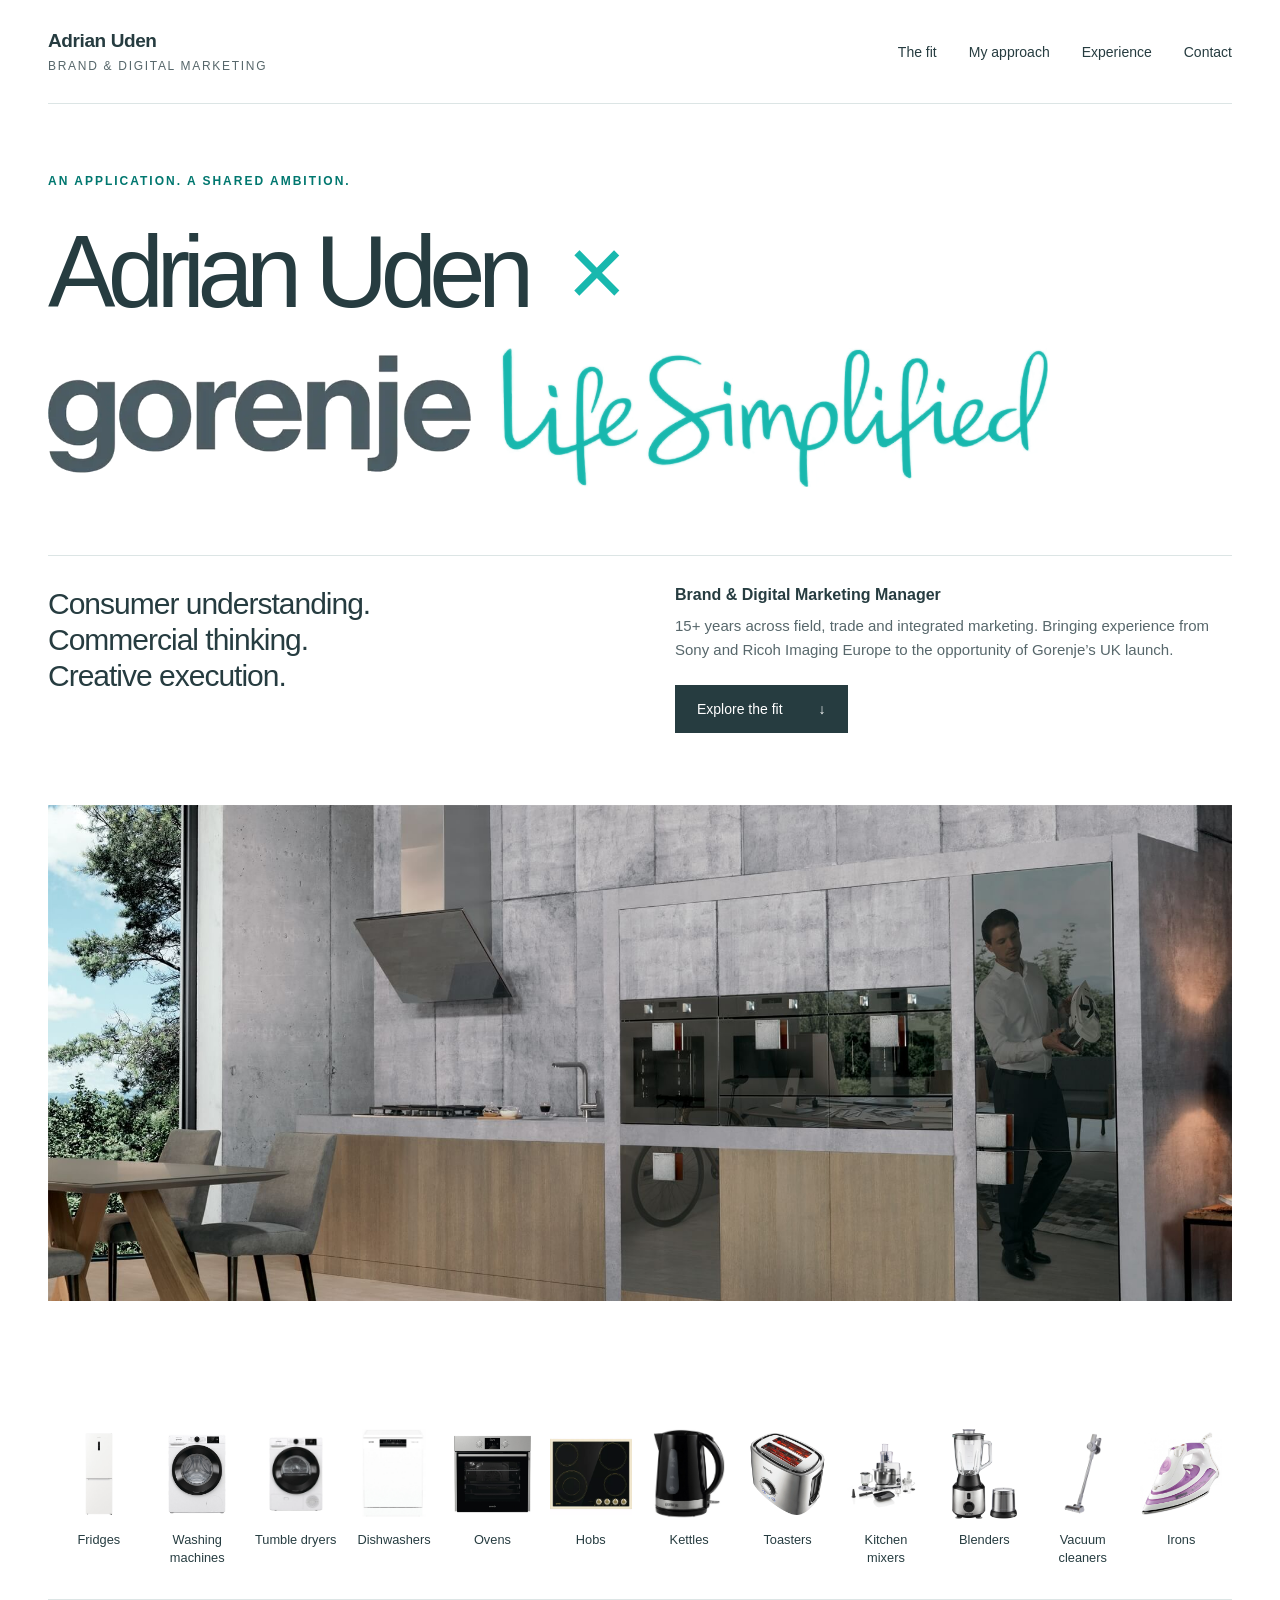
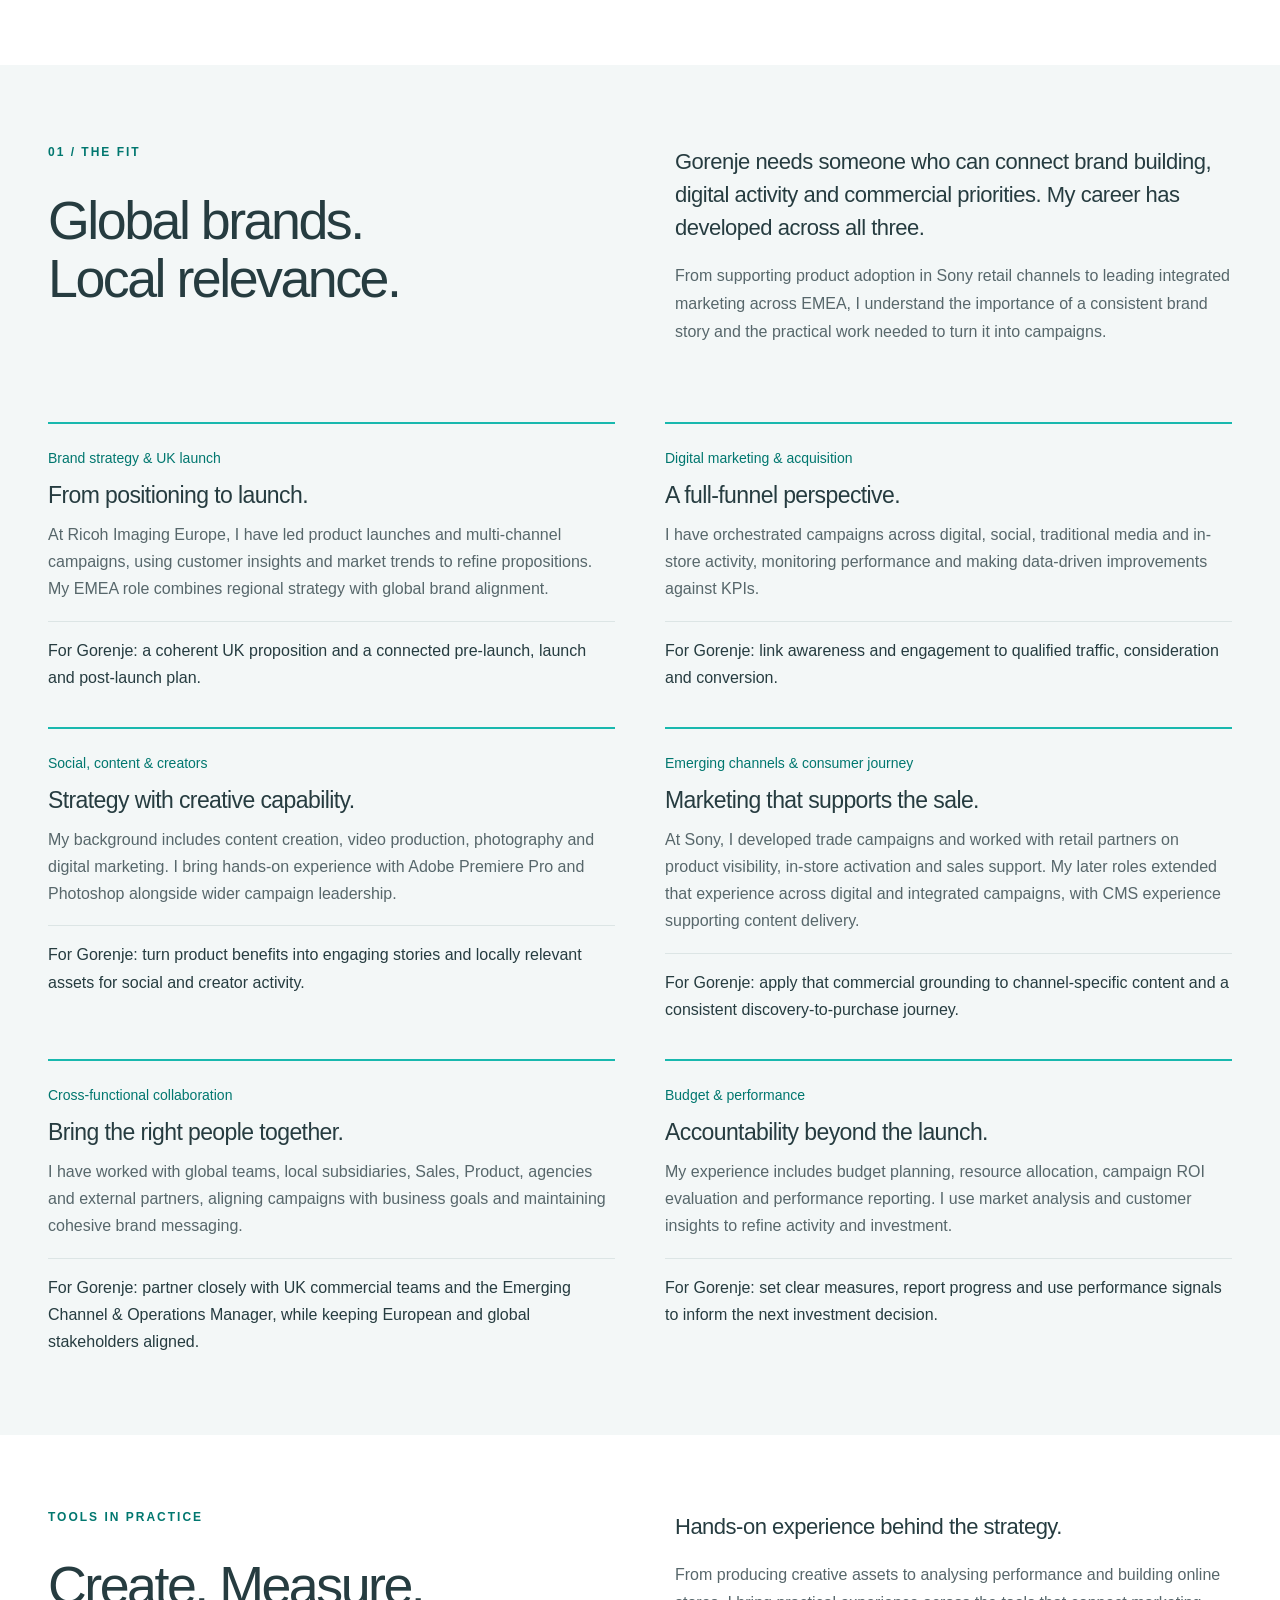
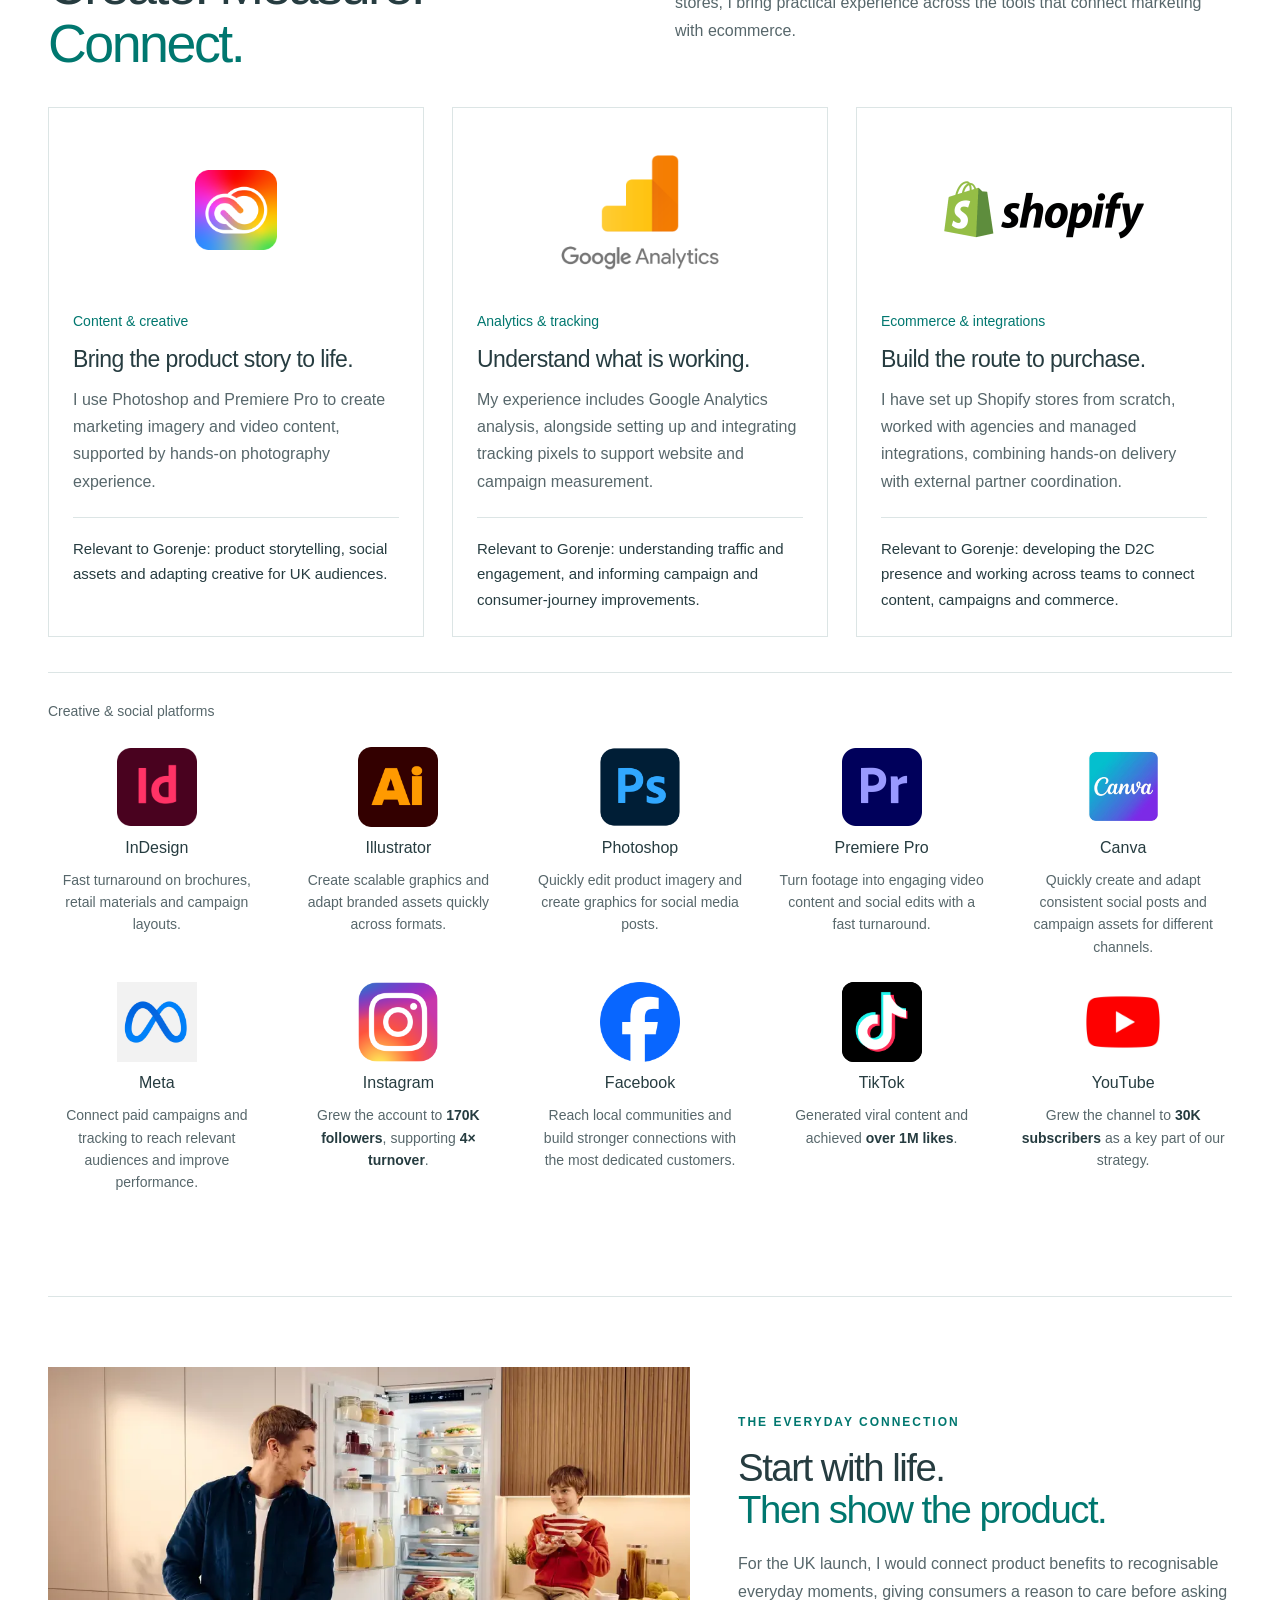
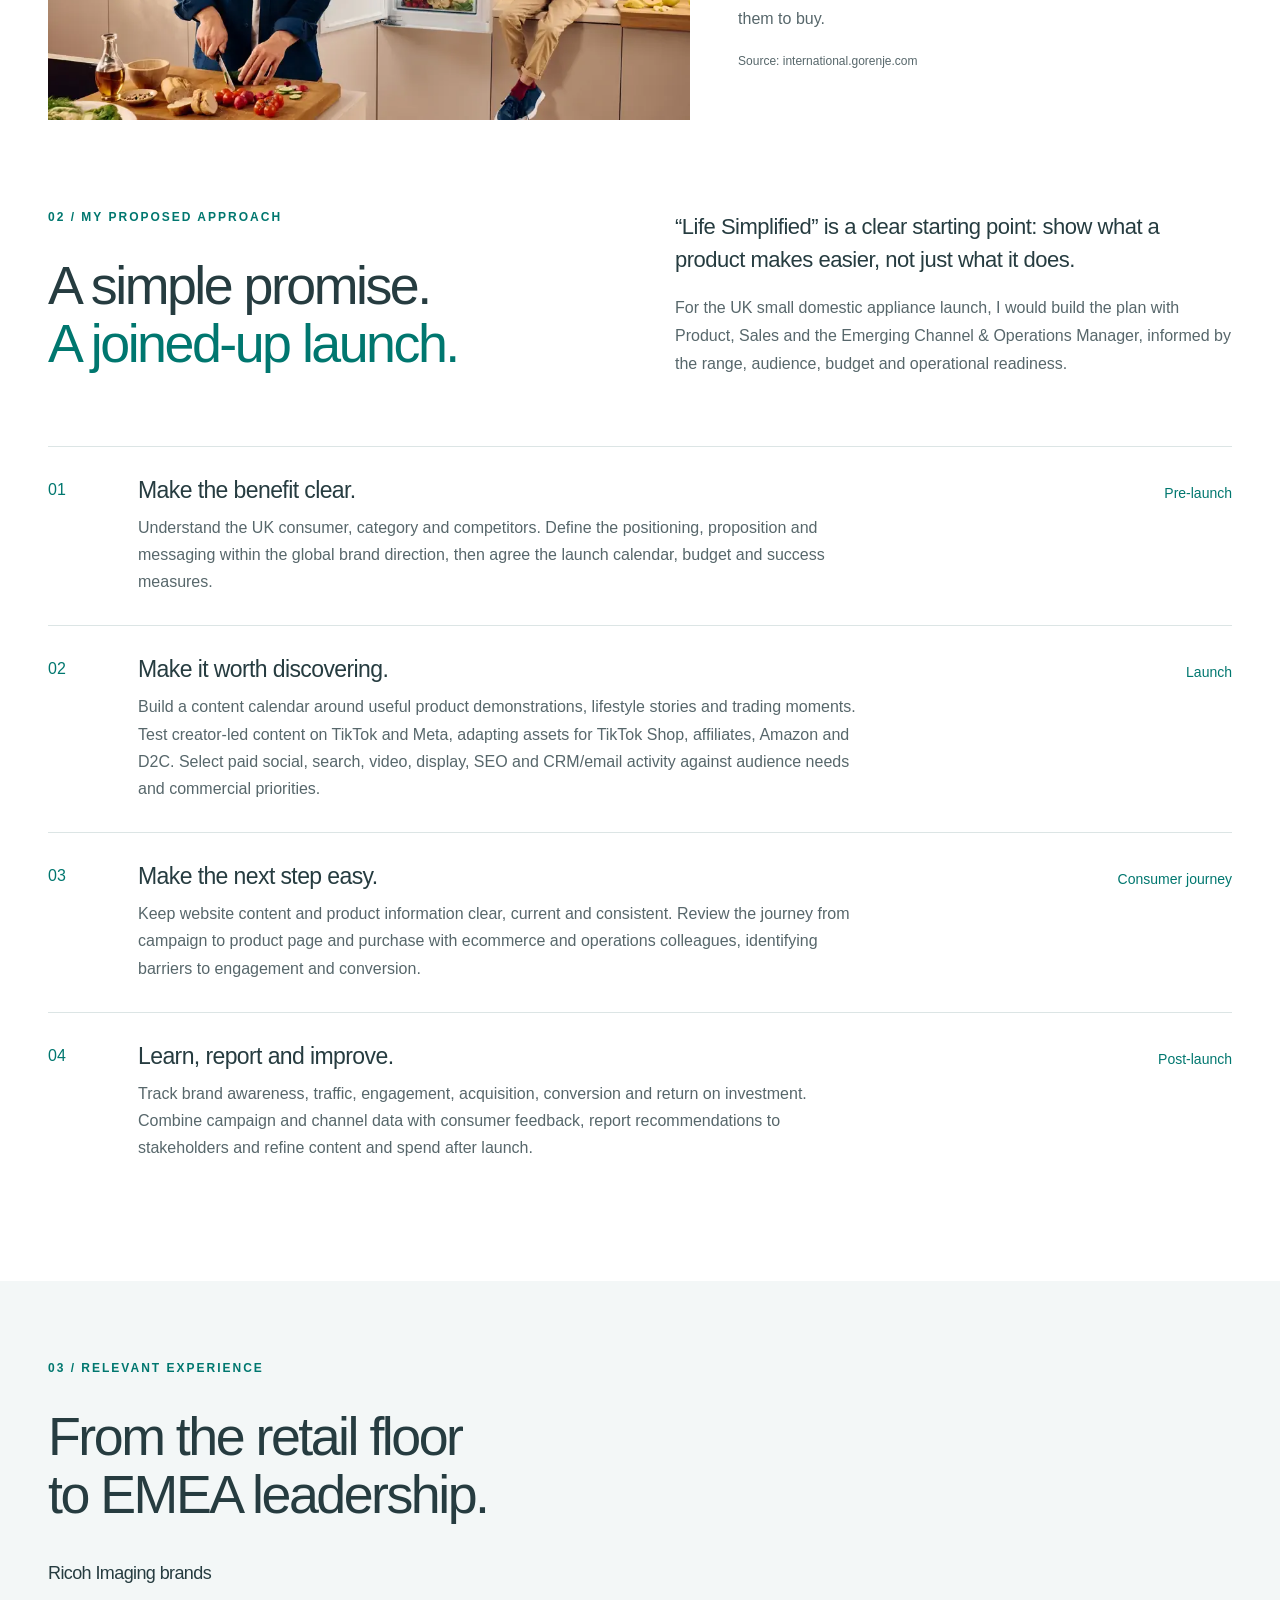
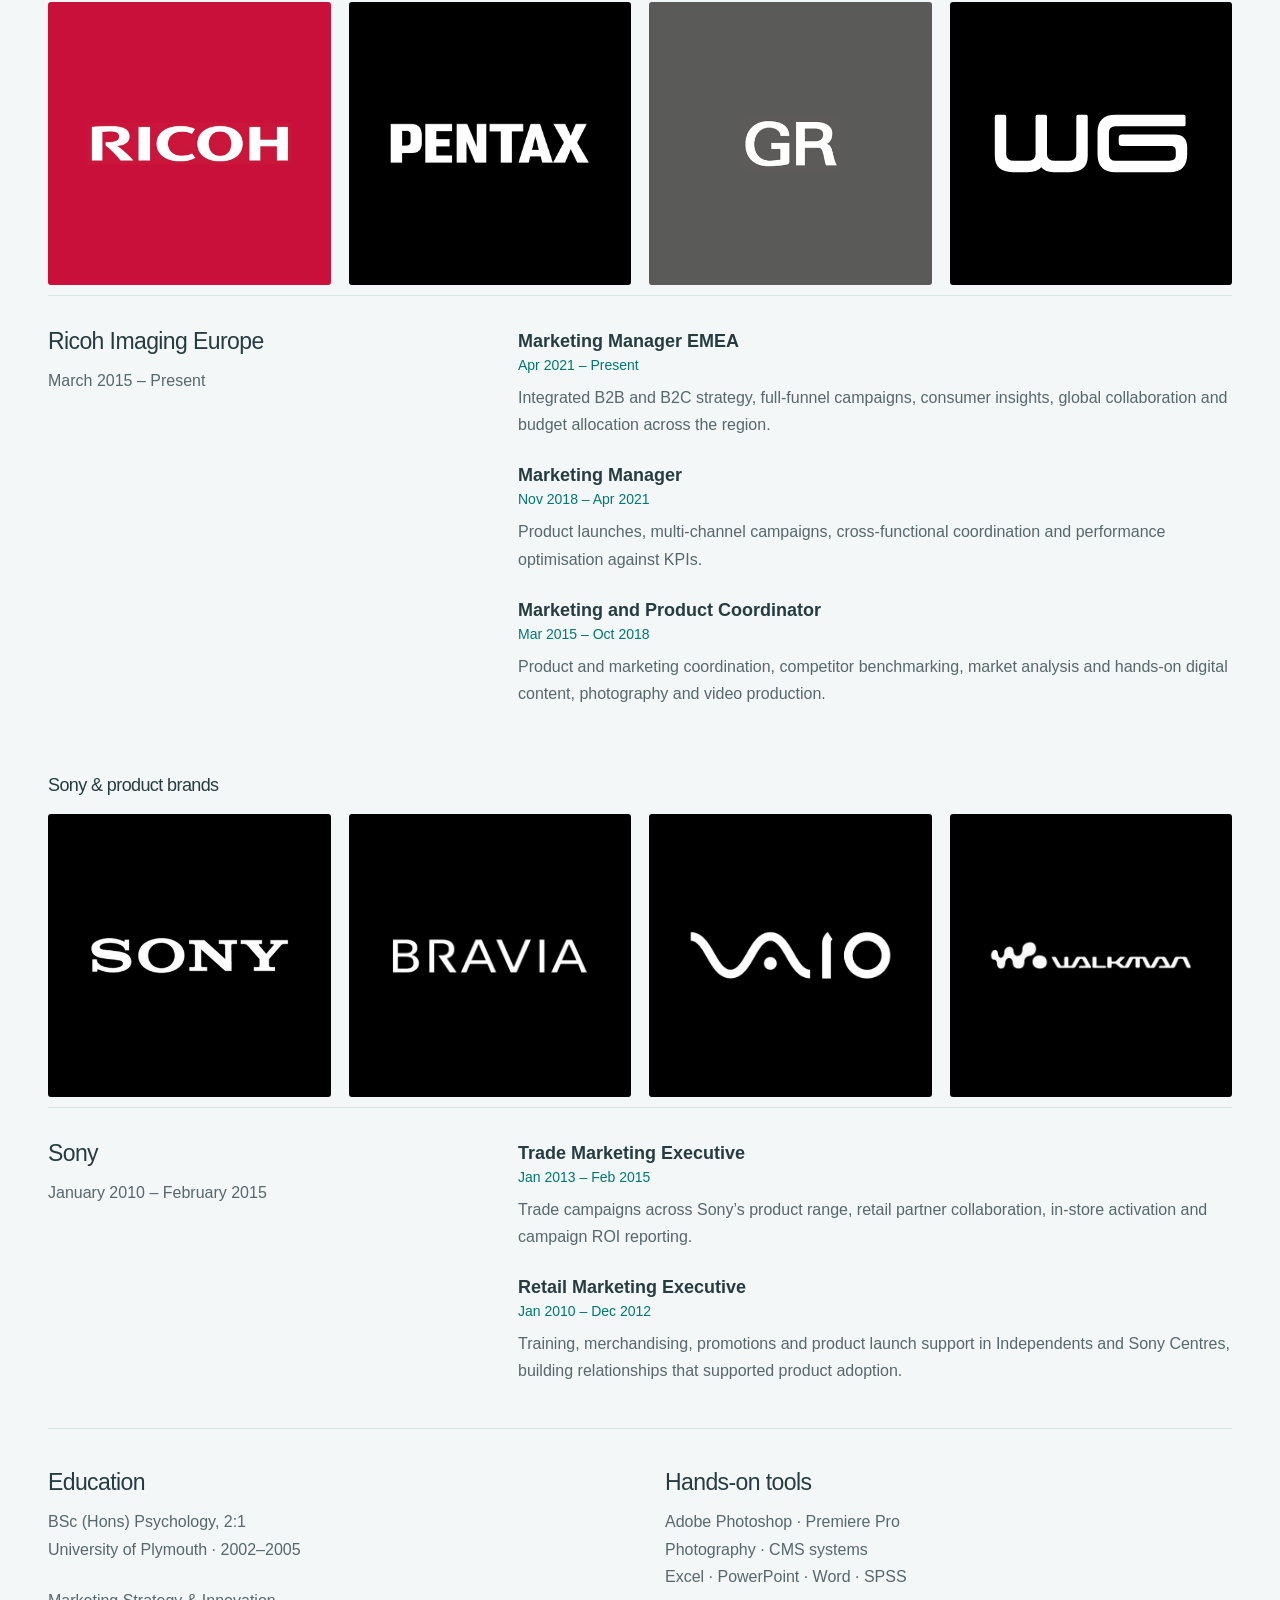
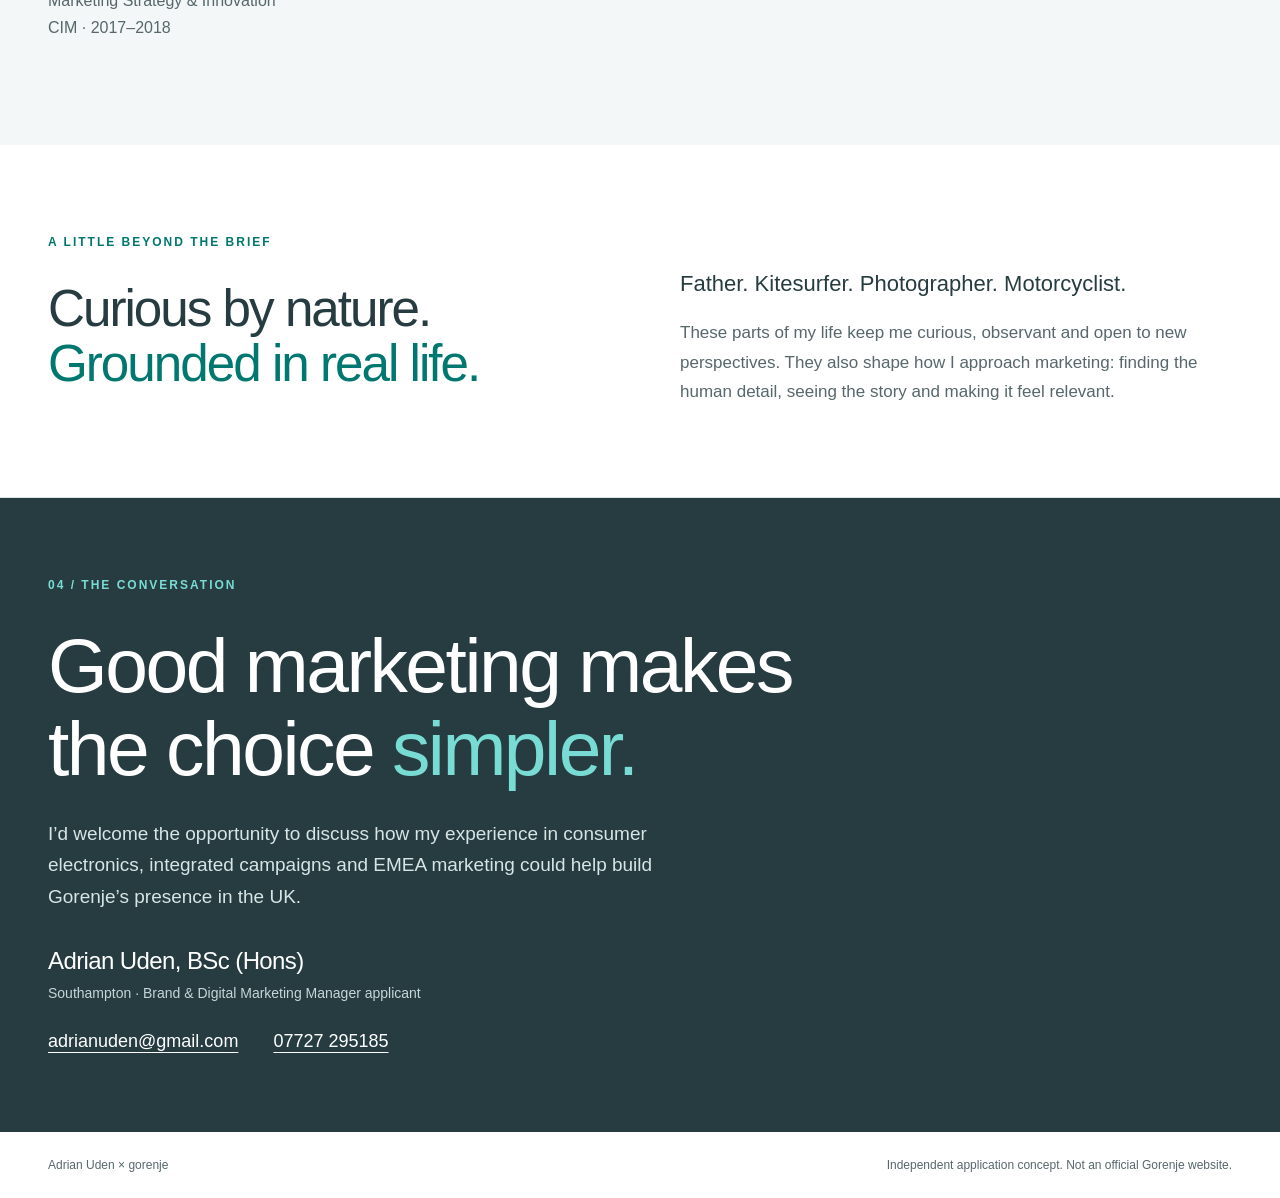
==== gorenje/index.html @ 5c16d366 "Add files via upload" ====
<!doctype html>
<html lang="en">
<head>
<meta charset="utf-8"><meta name="viewport" content="width=device-width, initial-scale=1">
<title>Adrian Uden × gorenje | Brand & Digital Marketing</title>
<meta name="description" content="Adrian Uden's application for Brand & Digital Marketing Manager — Gorenje. Brand strategy, European product launches and audience-first marketing.">
<meta name="robots" content="noindex,nofollow">
<link rel="icon" href="data:image/svg+xml,%3Csvg xmlns='http://www.w3.org/2000/svg' viewBox='0 0 32 32'%3E%3Crect width='32' height='32' rx='7' fill='%2318b8ae'/%3E%3Ctext x='16' y='22' text-anchor='middle' font-family='Arial' font-size='18' fill='white'%3EA%3C/text%3E%3C/svg%3E">
<link rel="stylesheet" href="styles.css">
<link rel="stylesheet" href="application.css">
<link rel="stylesheet" href="tools.css">
<link rel="stylesheet" href="imagery.css">
<link rel="stylesheet" href="brands.css">
</head>
<body>
<a class="skip" href="#main">Skip to content</a>
<header class="wrap"><a class="name" href="#main">Adrian Uden<span>Brand & digital marketing</span></a><nav aria-label="Page navigation"><a href="#experience">The fit</a><a href="#approach">My approach</a><a href="#career">Experience</a><a href="#contact">Contact</a></nav></header>
<main id="main">
<section class="hero wrap" aria-labelledby="hero-title">
<p class="eyebrow">An application. A shared ambition.</p>
<h1 id="hero-title">Adrian Uden <span class="cross">×</span><span class="sr-only">gorenje Life Simplified</span></h1>
<img class="brand" src="gorenje-animated.svg" width="1518" height="211" alt="gorenje Life Simplified">
<div class="hero-bottom"><p>Consumer understanding.<br>Commercial thinking.<br>Creative execution.</p><div><p class="role">Brand & Digital Marketing Manager</p><p class="muted">15+ years across field, trade and integrated marketing. Bringing experience from Sony and Ricoh Imaging Europe to the opportunity of Gorenje’s UK launch.</p><a class="button" href="#experience">Explore the fit <span aria-hidden="true">↓</span></a></div></div>
</section>
<div class="wrap simple-banner"><img src="gorenje-design-kitchen.png" width="2000" height="1000" alt="Contemporary kitchen with mirrored built-in appliances and natural wood cabinetry"><div role="group" class="product-line-row" aria-label="Key Gorenje product lines"><div class="product-line-item"><span class="product-thumb"><img src="range-cooling.png" alt="" loading="lazy" width="100" height="100"></span><span>Fridges</span></div><div class="product-line-item"><span class="product-thumb"><img src="range-laundry.jpg" alt="" loading="lazy" width="100" height="100"></span><span>Washing machines</span></div><div class="product-line-item"><span class="product-thumb"><img src="line-dryer.webp" alt="" loading="lazy" width="100" height="100"></span><span>Tumble dryers</span></div><div class="product-line-item"><span class="product-thumb"><img src="range-dishwashing.jpg" alt="" loading="lazy" width="100" height="100"></span><span>Dishwashers</span></div><div class="product-line-item"><span class="product-thumb"><img src="range-cooking.jpg" alt="" loading="lazy" width="100" height="100"></span><span>Ovens</span></div><div class="product-line-item"><span class="product-thumb"><img src="line-hob.webp" alt="" loading="lazy" width="100" height="100"></span><span>Hobs</span></div><div class="product-line-item"><span class="product-thumb"><img src="line-kettle.jpg" alt="" loading="lazy" width="100" height="100"></span><span>Kettles</span></div><div class="product-line-item"><span class="product-thumb"><img src="line-toaster.jpg" alt="" loading="lazy" width="100" height="100"></span><span>Toasters</span></div><div class="product-line-item"><span class="product-thumb"><img src="range-food.jpg" alt="" loading="lazy" width="100" height="100"></span><span>Kitchen mixers</span></div><div class="product-line-item"><span class="product-thumb"><img src="line-blender.jpg" alt="" loading="lazy" width="100" height="100"></span><span>Blenders</span></div><div class="product-line-item"><span class="product-thumb"><img src="range-care.webp" alt="" loading="lazy" width="100" height="100"></span><span>Vacuum cleaners</span></div><div class="product-line-item"><span class="product-thumb"><img src="line-iron.jpg" alt="" loading="lazy" width="100" height="100"></span><span>Irons</span></div></div></div>
<section id="experience" class="experience"><div class="wrap section-grid"><div><p class="eyebrow">01 / The fit</p><h2>Global brands.<br>Local relevance.</h2></div><div class="section-copy"><p class="lead">Gorenje needs someone who can connect brand building, digital activity and commercial priorities. My career has developed across all three.</p><p>From supporting product adoption in Sony retail channels to leading integrated marketing across EMEA, I understand the importance of a consistent brand story and the practical work needed to turn it into campaigns.</p></div><div class="proof role-fit">
<article><span>Brand strategy & UK launch</span><h3>From positioning to launch.</h3><p>At Ricoh Imaging Europe, I have led product launches and multi-channel campaigns, using customer insights and market trends to refine propositions. My EMEA role combines regional strategy with global brand alignment.</p><p class="connection">For Gorenje: a coherent UK proposition and a connected pre-launch, launch and post-launch plan.</p></article>
<article><span>Digital marketing & acquisition</span><h3>A full-funnel perspective.</h3><p>I have orchestrated campaigns across digital, social, traditional media and in-store activity, monitoring performance and making data-driven improvements against KPIs.</p><p class="connection">For Gorenje: link awareness and engagement to qualified traffic, consideration and conversion.</p></article>
<article><span>Social, content & creators</span><h3>Strategy with creative capability.</h3><p>My background includes content creation, video production, photography and digital marketing. I bring hands-on experience with Adobe Premiere Pro and Photoshop alongside wider campaign leadership.</p><p class="connection">For Gorenje: turn product benefits into engaging stories and locally relevant assets for social and creator activity.</p></article>
<article><span>Emerging channels & consumer journey</span><h3>Marketing that supports the sale.</h3><p>At Sony, I developed trade campaigns and worked with retail partners on product visibility, in-store activation and sales support. My later roles extended that experience across digital and integrated campaigns, with CMS experience supporting content delivery.</p><p class="connection">For Gorenje: apply that commercial grounding to channel-specific content and a consistent discovery-to-purchase journey.</p></article>
<article><span>Cross-functional collaboration</span><h3>Bring the right people together.</h3><p>I have worked with global teams, local subsidiaries, Sales, Product, agencies and external partners, aligning campaigns with business goals and maintaining cohesive brand messaging.</p><p class="connection">For Gorenje: partner closely with UK commercial teams and the Emerging Channel & Operations Manager, while keeping European and global stakeholders aligned.</p></article>
<article><span>Budget & performance</span><h3>Accountability beyond the launch.</h3><p>My experience includes budget planning, resource allocation, campaign ROI evaluation and performance reporting. I use market analysis and customer insights to refine activity and investment.</p><p class="connection">For Gorenje: set clear measures, report progress and use performance signals to inform the next investment decision.</p></article>
</div></div></section>
<section id="tools" class="tools-section wrap" aria-labelledby="tools-title">
<div class="section-grid"><div><p class="eyebrow">Tools in practice</p><h2 id="tools-title">Create. Measure.<br><em>Connect.</em></h2></div><div class="section-copy"><p class="lead">Hands-on experience behind the strategy.</p><p>From producing creative assets to analysing performance and building online stores, I bring practical experience across the tools that connect marketing with ecommerce.</p></div></div>
<div class="tool-grid">
<article class="tool-card"><div class="tool-logo"><img src="adobe-creative-cloud.png" width="240" height="234" alt="Adobe Creative Cloud" loading="lazy" class="adobe-logo"></div><span class="tool-label">Content & creative</span><h3>Bring the product story to life.</h3><p>I use Photoshop and Premiere Pro to create marketing imagery and video content, supported by hands-on photography experience.</p><p class="tool-relevance">Relevant to Gorenje: product storytelling, social assets and adapting creative for UK audiences.</p></article>
<article class="tool-card"><div class="tool-logo"><img src="google-analytics.png" width="2048" height="1550" alt="Google Analytics" loading="lazy" class="analytics-logo"></div><span class="tool-label">Analytics & tracking</span><h3>Understand what is working.</h3><p>My experience includes Google Analytics analysis, alongside setting up and integrating tracking pixels to support website and campaign measurement.</p><p class="tool-relevance">Relevant to Gorenje: understanding traffic and engagement, and informing campaign and consumer-journey improvements.</p></article>
<article class="tool-card"><div class="tool-logo"><img src="shopify.png" width="1000" height="600" alt="Shopify" loading="lazy" class="shopify-logo"></div><span class="tool-label">Ecommerce & integrations</span><h3>Build the route to purchase.</h3><p>I have set up Shopify stores from scratch, worked with agencies and managed integrations, combining hands-on delivery with external partner coordination.</p><p class="tool-relevance">Relevant to Gorenje: developing the D2C presence and working across teams to connect content, campaigns and commerce.</p></article>
</div>
<div class="platform-strip" aria-label="Creative and social platforms"><p>Creative & social platforms</p><div class="platform-item"><span class="platform-icon"><img src="indesign.png" alt="" loading="lazy"></span><span>InDesign</span><p class="platform-result">Fast turnaround on brochures, retail materials and campaign layouts.</p></div><div class="platform-item"><span class="platform-icon"><img src="illustrator.png" alt="" loading="lazy"></span><span>Illustrator</span><p class="platform-result">Create scalable graphics and adapt branded assets quickly across formats.</p></div><div class="platform-item"><span class="platform-icon"><img class="photoshop-app" src="photoshop.png" alt="" loading="lazy"></span><span>Photoshop</span><p class="platform-result">Quickly edit product imagery and create graphics for social media posts.</p></div><div class="platform-item"><span class="platform-icon"><img src="premiere-pro.png" alt="" loading="lazy"></span><span>Premiere Pro</span><p class="platform-result">Turn footage into engaging video content and social edits with a fast turnaround.</p></div><div class="platform-item"><img src="canva.png" alt="" width="588" height="521" loading="lazy"><span>Canva</span><p class="platform-result">Quickly create and adapt consistent social posts and campaign assets for different channels.</p></div><div class="platform-item"><img src="meta.png" alt="" width="1600" height="1600" loading="lazy"><span>Meta</span><p class="platform-result">Connect paid campaigns and tracking to reach relevant audiences and improve performance.</p></div><div class="platform-item"><img src="instagram.png" alt="" width="1600" height="1600" loading="lazy"><span>Instagram</span><p class="platform-result">Grew the account to <strong>170K followers</strong>, supporting <strong>4× turnover</strong>.</p></div><div class="platform-item"><img src="facebook.png" alt="" width="1600" height="1600" loading="lazy"><span>Facebook</span><p class="platform-result">Reach local communities and build stronger connections with the most dedicated customers.</p></div><div class="platform-item"><img class="tiktok-logo" src="tiktok.png" alt="" width="500" height="500" loading="lazy"><span>TikTok</span><p class="platform-result">Generated viral content and achieved <strong>over 1M likes</strong>.</p></div><div class="platform-item"><img src="youtube.png" alt="" width="800" height="560" loading="lazy"><span>YouTube</span><p class="platform-result">Grew the channel to <strong>30K subscribers</strong> as a key part of our strategy.</p></div></div>
</section>
<figure class="lifestyle-break wrap"><img src="gorenje-family-kitchen.png" width="1000" height="550" alt="An adult preparing food with a child beside an open Gorenje fridge in a family kitchen" loading="lazy"><figcaption><span class="eyebrow">The everyday connection</span><h2>Start with life.<br><em>Then show the product.</em></h2><p>For the UK launch, I would connect product benefits to recognisable everyday moments, giving consumers a reason to care before asking them to buy.</p><small>Source: international.gorenje.com</small></figcaption></figure>
<section id="approach" class="wrap approach"><div class="section-grid"><div><p class="eyebrow">02 / My proposed approach</p><h2>A simple promise.<br><em>A joined-up launch.</em></h2></div><div class="section-copy"><p class="lead">“Life Simplified” is a clear starting point: show what a product makes easier, not just what it does.</p><p>For the UK small domestic appliance launch, I would build the plan with Product, Sales and the Emerging Channel & Operations Manager, informed by the range, audience, budget and operational readiness.</p></div></div><div class="steps">
<article><span class="number">01</span><div><h3>Make the benefit clear.</h3><p>Understand the UK consumer, category and competitors. Define the positioning, proposition and messaging within the global brand direction, then agree the launch calendar, budget and success measures.</p></div><span class="tag">Pre-launch</span></article>
<article><span class="number">02</span><div><h3>Make it worth discovering.</h3><p>Build a content calendar around useful product demonstrations, lifestyle stories and trading moments. Test creator-led content on TikTok and Meta, adapting assets for TikTok Shop, affiliates, Amazon and D2C. Select paid social, search, video, display, SEO and CRM/email activity against audience needs and commercial priorities.</p></div><span class="tag">Launch</span></article>
<article><span class="number">03</span><div><h3>Make the next step easy.</h3><p>Keep website content and product information clear, current and consistent. Review the journey from campaign to product page and purchase with ecommerce and operations colleagues, identifying barriers to engagement and conversion.</p></div><span class="tag">Consumer journey</span></article>
<article><span class="number">04</span><div><h3>Learn, report and improve.</h3><p>Track brand awareness, traffic, engagement, acquisition, conversion and return on investment. Combine campaign and channel data with consumer feedback, report recommendations to stakeholders and refine content and spend after launch.</p></div><span class="tag">Post-launch</span></article>
</div></section>
<section id="career" class="experience"><div class="wrap"><p class="eyebrow">03 / Relevant experience</p><h2>From the retail floor<br>to EMEA leadership.</h2><div class="career-list">
<div class="experience-brands"><h3>Ricoh Imaging brands</h3><div class="brand-tiles"><figure><img src="brand-ricoh.svg" alt="RICOH" width="512" height="512" loading="lazy"></figure><figure><img src="brand-pentax.svg" alt="PENTAX" width="512" height="512" loading="lazy"></figure><figure><img src="brand-gr.svg" alt="GR" width="512" height="512" loading="lazy"></figure><figure><img src="brand-wg.svg" alt="WG" width="512" height="512" loading="lazy"></figure></div></div>
<article><div><h3>Ricoh Imaging Europe</h3><p class="muted">March 2015 – Present</p></div><div><h4>Marketing Manager EMEA <span>Apr 2021 – Present</span></h4><p>Integrated B2B and B2C strategy, full-funnel campaigns, consumer insights, global collaboration and budget allocation across the region.</p><h4>Marketing Manager <span>Nov 2018 – Apr 2021</span></h4><p>Product launches, multi-channel campaigns, cross-functional coordination and performance optimisation against KPIs.</p><h4>Marketing and Product Coordinator <span>Mar 2015 – Oct 2018</span></h4><p>Product and marketing coordination, competitor benchmarking, market analysis and hands-on digital content, photography and video production.</p></div></article>
<div class="experience-brands"><h3>Sony & product brands</h3><div class="brand-tiles"><figure><img src="brand-sony.svg" alt="Sony" width="512" height="512" loading="lazy"></figure><figure><img src="brand-bravia.svg" alt="BRAVIA" width="512" height="512" loading="lazy"></figure><figure><img src="brand-vaio.svg" alt="VAIO" width="512" height="512" loading="lazy"></figure><figure><img src="brand-walkman.svg" alt="Walkman" width="512" height="512" loading="lazy"></figure></div></div>
<article><div><h3>Sony</h3><p class="muted">January 2010 – February 2015</p></div><div><h4>Trade Marketing Executive <span>Jan 2013 – Feb 2015</span></h4><p>Trade campaigns across Sony’s product range, retail partner collaboration, in-store activation and campaign ROI reporting.</p><h4>Retail Marketing Executive <span>Jan 2010 – Dec 2012</span></h4><p>Training, merchandising, promotions and product launch support in Independents and Sony Centres, building relationships that supported product adoption.</p></div></article>
</div><div class="qualifications"><article><h3>Education</h3><p>BSc (Hons) Psychology, 2:1<br>University of Plymouth · 2002–2005</p><p>Marketing Strategy & Innovation<br>CIM · 2017–2018</p></article><article><h3>Hands-on tools</h3><p>Adobe Photoshop · Premiere Pro<br>Photography · CMS systems<br>Excel · PowerPoint · Word · SPSS</p></article></div></div></section>
<section class="personal-section"><div class="wrap personal-grid"><div><p class="eyebrow">A little beyond the brief</p><h2>Curious by nature.<br><em>Grounded in real life.</em></h2></div><div class="personal-copy"><p class="lead">Father. Kitesurfer. Photographer. Motorcyclist.</p><p>These parts of my life keep me curious, observant and open to new perspectives. They also shape how I approach marketing: finding the human detail, seeing the story and making it feel relevant.</p></div></div></section>
<section id="contact" class="closing"><div class="wrap"><p class="eyebrow">04 / The conversation</p><h2>Good marketing makes<br>the choice <em>simpler.</em></h2><p>I’d welcome the opportunity to discuss how my experience in consumer electronics, integrated campaigns and EMEA marketing could help build Gorenje’s presence in the UK.</p><div class="signature">Adrian Uden, BSc (Hons)<span>Southampton · Brand & Digital Marketing Manager applicant</span></div><address class="contact-links"><a href="mailto:adrianuden@gmail.com">adrianuden@gmail.com</a><a href="tel:+447727295185">07727 295185</a></address></div></section>
</main>
<footer class="wrap"><span>Adrian Uden × gorenje</span><span>Independent application concept. Not an official Gorenje website.</span></footer>
</body></html>
---- gorenje/styles.css ----
:root{--ink:#263c40;--muted:#57676b;--teal:#18b8ae;--deep:#00776f;--line:#dce5e5;--paper:#fff;--soft:#f3f7f7}*{box-sizing:border-box}html{scroll-behavior:smooth;scroll-padding-top:30px}body{margin:0;background:var(--paper);color:var(--ink);font-family:Arial,Helvetica,sans-serif;-webkit-font-smoothing:antialiased}a{color:inherit}a:focus-visible{outline:3px solid var(--deep);outline-offset:6px}.wrap{width:min(1200px,calc(100% - 96px));margin-inline:auto}header{display:flex;justify-content:space-between;align-items:center;padding-block:30px;border-bottom:1px solid var(--line)}.name{font-size:19px;font-weight:700;text-decoration:none;letter-spacing:-.4px}.name span{display:block;font-size:12px;text-transform:uppercase;letter-spacing:1.7px;font-weight:400;margin-top:7px;color:var(--muted)}nav{display:flex;gap:32px;font-size:14px}nav a{text-decoration:none}nav a:hover{color:var(--deep)}.hero{padding-top:70px;padding-bottom:72px}.eyebrow{font-size:12px;letter-spacing:2px;text-transform:uppercase;font-weight:700;color:var(--deep);margin:0 0 32px}h1{font-size:clamp(54px,7.9vw,110px);line-height:1.02;font-weight:500;letter-spacing:-.075em;margin:0 0 25px}.cross{font-weight:300;color:var(--teal);margin-left:20px}.brand{display:block;width:100%;height:auto;max-width:1000px}.hero-bottom{display:grid;grid-template-columns:1fr 1fr;gap:70px;align-items:start;margin-top:68px;padding-top:30px;border-top:1px solid var(--line)}.hero-bottom>p{font-size:30px;letter-spacing:-1px;line-height:1.2;margin:0}.role{font-size:16px;font-weight:700;margin:0 0 10px}.muted{font-size:15px;line-height:1.6;color:var(--muted);margin:0 0 23px}.button{display:inline-flex;gap:36px;align-items:center;background:var(--ink);color:white;text-decoration:none;padding:16px 22px;font-size:14px;transition:background .2s}.button:hover{background:var(--deep)}.experience{padding:80px 0;background:var(--soft)}.section-grid{display:grid;grid-template-columns:1fr 1fr;gap:40px 70px}h2{font-size:clamp(35px,4.2vw,56px);font-weight:400;line-height:1.08;letter-spacing:-2.5px;margin:0}h2 em{font-style:normal;color:var(--deep)}.section-copy p{font-size:16px;line-height:1.75;color:var(--muted);margin:0 0 18px}.section-copy .lead{font-size:22px;line-height:1.5;color:var(--ink);letter-spacing:-.5px}.proof{grid-column:1/-1;display:grid;grid-template-columns:repeat(3,1fr);gap:40px;margin-top:18px}.proof article{border-top:2px solid var(--teal);padding-top:25px}.proof span{font-size:12px;letter-spacing:1px;text-transform:uppercase;color:var(--deep)}h3{font-size:23px;letter-spacing:-.6px;font-weight:500;margin:15px 0 12px}.proof p,.steps p{font-size:16px;line-height:1.7;color:var(--muted);margin:0}.approach{padding-block:90px}.steps{margin-top:50px}.steps article{display:grid;grid-template-columns:60px 1fr 130px;gap:30px;border-top:1px solid var(--line);padding:30px 0;align-items:start}.steps h3{margin:0 0 10px}.steps p{max-width:720px}.number{font-size:16px;color:var(--deep);padding-top:4px}.tag{font-size:12px;text-transform:uppercase;letter-spacing:1px;color:var(--deep);padding-top:8px;text-align:right}.closing{background:var(--ink);color:white;padding-block:80px}.closing .eyebrow{color:#78dcd4}.closing h2{font-size:clamp(42px,6vw,78px);max-width:850px}.closing em{color:#78dcd4}.closing p:not(.eyebrow){font-size:19px;line-height:1.65;color:#d7e5e5;max-width:620px;margin:28px 0 35px}.signature{font-size:24px;letter-spacing:-.6px}.signature span{display:block;letter-spacing:0;font-size:14px;color:#c5d7d8;margin-top:10px}footer{display:flex;justify-content:space-between;gap:25px;padding-block:26px;font-size:12px;color:var(--muted)}.sr-only{position:absolute;width:1px;height:1px;padding:0;margin:-1px;overflow:hidden;clip:rect(0,0,0,0);white-space:nowrap;border:0}.skip{position:absolute;left:20px;top:-80px;background:white;padding:16px;z-index:5}.skip:focus{top:10px}@media(max-width:700px){.wrap{width:calc(100% - 40px)}header{padding-block:22px}.name span{font-size:10px;letter-spacing:1px}nav{gap:16px;font-size:13px}.hero{padding-block:48px}.eyebrow{font-size:11px;margin-bottom:26px}h1{font-size:58px;letter-spacing:-4px}.cross{margin-left:9px}.hero-bottom,.section-grid{grid-template-columns:1fr;gap:28px}.hero-bottom{margin-top:38px}.hero-bottom>p{font-size:27px}.proof{grid-template-columns:1fr;gap:30px;margin-top:5px}.experience,.approach,.closing{padding-block:55px}.section-copy .lead{font-size:20px}h2{letter-spacing:-1.7px}.steps article{grid-template-columns:30px 1fr;gap:15px}.tag{grid-column:2;text-align:left;padding:0}.steps{margin-top:35px}footer{flex-direction:column;gap:12px}.closing h2{font-size:44px}}@media(prefers-reduced-motion:reduce){html{scroll-behavior:auto}*{transition:none!important}}
---- gorenje/application.css ----
.role-fit{grid-template-columns:repeat(2,minmax(0,1fr));gap:36px 50px}.proof .connection{margin-top:18px;padding-top:15px;border-top:1px solid var(--line);color:var(--ink)}.career-list{margin-top:40px}.career-list>article{display:grid;grid-template-columns:1fr 1.7fr;gap:50px;padding:32px 0;border-top:1px solid var(--line)}.career-list h3{margin-top:0}.career-list h4{font-size:18px;font-weight:600;line-height:1.5;margin:0 0 8px}.career-list h4 span{display:block;font-size:14px;color:var(--deep);font-weight:400}.career-list p,.qualifications p{font-size:16px;line-height:1.7;color:var(--muted);margin:0 0 24px}.career-list p:last-child{margin-bottom:0}.qualifications{display:grid;grid-template-columns:1fr 1fr;gap:50px;border-top:1px solid var(--line);padding-top:25px;margin-top:12px}.contact-links{display:flex;flex-wrap:wrap;gap:20px 35px;margin-top:30px;font-style:normal;font-size:18px}.contact-links a{text-underline-offset:5px;overflow-wrap:anywhere}.contact-links a:focus-visible{outline-color:#78dcd4}.steps article{grid-template-columns:60px 1fr 150px}.tag{font-size:14px;letter-spacing:0;text-transform:none}.proof span{font-size:14px;letter-spacing:0;text-transform:none}@media(max-width:800px){header{flex-wrap:wrap;gap:24px}nav{flex-wrap:wrap;gap:20px;font-size:14px}.role-fit{grid-template-columns:1fr}.career-list>article{grid-template-columns:1fr;gap:10px}.qualifications{grid-template-columns:1fr;gap:10px}.steps article{grid-template-columns:30px 1fr}.tag{grid-column:2;text-align:left}.contact-links{flex-direction:column;gap:18px}}
---- gorenje/tools.css ----
.tools-section{padding-block:75px;border-bottom:1px solid var(--line)}.tool-grid{display:grid;grid-template-columns:repeat(3,minmax(0,1fr));gap:28px;margin-top:35px}.tool-card{padding:24px;border:1px solid var(--line);background:white}.tool-logo{height:155px;display:flex;align-items:center;justify-content:center;margin-bottom:25px}.tool-logo img{display:block;object-fit:contain;max-width:100%;height:auto}.tool-logo .adobe-logo{width:82px}.tool-logo .analytics-logo{width:200px;max-height:155px}.tool-logo .shopify-logo{width:250px;max-height:150px}.tool-label{font-size:14px;color:var(--deep)}.tool-card h3{line-height:1.25}.tool-card p{font-size:16px;line-height:1.7;color:var(--muted);margin:0}.tool-card .tool-relevance{margin-top:22px;padding-top:18px;border-top:1px solid var(--line);font-size:15px;color:var(--ink)}@media(max-width:850px){.tool-grid{grid-template-columns:1fr}.tools-section{padding-block:50px}.tool-logo{height:130px}.tool-logo .analytics-logo{max-height:130px}}
---- gorenje/imagery.css ----
.brand-break{margin-block:0 65px}.brand-break>img{display:block;width:100%;height:auto}.brand-break figcaption{font-size:13px;color:var(--muted);padding-top:13px;line-height:1.5}.platform-strip{display:flex;align-items:center;justify-content:space-between;gap:25px;margin-top:35px;padding:27px 0;border-top:1px solid var(--line)}.platform-strip>p{font-size:14px;color:var(--muted);margin:0;max-width:140px;line-height:1.6}.platform-item{display:flex;align-items:center;gap:15px;font-size:16px}.platform-item img{display:block;width:60px;height:58px;object-fit:contain}.lifestyle-break{display:grid;grid-template-columns:1.3fr 1fr;align-items:center;gap:48px;margin-block:70px 0}.lifestyle-break>img{width:100%;height:auto;display:block}.lifestyle-break .eyebrow{display:block;margin-bottom:18px}.lifestyle-break h2{font-size:clamp(30px,3vw,44px);letter-spacing:-1.5px}.lifestyle-break p{font-size:16px;color:var(--muted);line-height:1.7;margin:20px 0}.lifestyle-break small{display:block;font-size:12px;color:var(--muted);line-height:1.6}@media(max-width:800px){.platform-strip{flex-wrap:wrap;justify-content:flex-start;gap:22px}.platform-strip>p{flex-basis:100%;max-width:none}.platform-item{gap:8px;font-size:14px}.platform-item img{width:42px;height:42px}.lifestyle-break{grid-template-columns:1fr;gap:25px;margin-block:45px 0}.brand-break{margin-bottom:45px}}

/* Consistent square spaces for creative and social platform marks. */
.platform-strip{display:grid;grid-template-columns:repeat(5,minmax(0,1fr));gap:24px}
.platform-strip>p{grid-column:1/-1;max-width:none}
.platform-item{flex-direction:column;justify-content:center;gap:12px;min-width:0}
.platform-item img{width:80px;height:80px;object-fit:contain}
.platform-item .tiktok-logo{background:#000;border-radius:12px}
@media(max-width:800px){.platform-strip{grid-template-columns:repeat(3,minmax(0,1fr));gap:24px 12px}.platform-item img{width:64px;height:64px}}

.platform-icon{display:flex;align-items:center;justify-content:center;width:80px;height:80px;overflow:hidden}
.platform-icon .photoshop-app{width:auto;max-width:none;height:82px;flex-shrink:0}
@media(max-width:800px){.platform-icon{width:64px;height:64px}.platform-icon .photoshop-app{height:66px}}
@media(max-width:480px){.platform-strip{grid-template-columns:repeat(2,minmax(0,1fr))}}

.platform-strip{align-items:start}
.platform-result{margin:0;max-width:210px;text-align:center;font-size:14px;line-height:1.6;color:var(--muted)}
.platform-result strong{font-weight:600;color:var(--ink)}

.simple-banner{margin-bottom:65px}
.simple-banner>img{display:block;width:100%;height:auto;aspect-ratio:2/1;object-fit:cover}
.product-line-row{display:grid;grid-template-columns:repeat(12,minmax(0,1fr));align-items:stretch;gap:clamp(8px,1.3vw,20px);overflow:visible;background:#fff;padding:24px 10px;scrollbar-width:none;-ms-overflow-style:none;border-bottom:1px solid var(--line)}
.product-line-row::-webkit-scrollbar{display:none;width:0;height:0}
.product-line-item{min-width:0;display:flex;flex-direction:column;align-items:center;gap:12px;white-space:normal;overflow-wrap:normal;word-break:normal;hyphens:none;text-align:center;font-size:clamp(11px,1vw,14px);line-height:1.4;color:var(--ink);text-decoration:none;padding:8px 0;background:#fff}
.product-line-row .product-thumb{display:flex;width:100%;height:90px;align-items:center;justify-content:center;background:#fff}
.product-line-row img{display:block;width:100%;height:100%;object-fit:contain;background:#fff;transition:transform .25s ease;transform-origin:center}
@media(hover:hover) and (pointer:fine){.product-line-row .product-thumb:hover img{transform:scale(1.18)}}
@media(prefers-reduced-motion:reduce){.product-line-row img{transition:none}}
@media(max-width:800px){.simple-banner{margin-bottom:40px}.product-line-row{display:flex;flex-wrap:nowrap;overflow-x:auto;gap:22px;padding-block:18px}.product-line-item{flex:0 0 86px;font-size:14px}}

.product-ranges{background:#fff;padding:80px 0;border-bottom:1px solid var(--line)}
.range-intro{max-width:760px;font-size:17px;line-height:1.75;color:var(--muted);margin:24px 0 40px}
.range-grid{display:grid;grid-template-columns:repeat(4,minmax(0,1fr));gap:40px 28px}
.range-card{min-width:0;background:#fff}
.range-food{grid-column:span 2}
.range-card a{color:var(--ink);text-decoration:none}
.range-card a:hover h3{text-decoration:underline;text-underline-offset:5px}
.range-card a:focus-visible{outline:2px solid var(--deep);outline-offset:5px}
.range-image{height:240px;display:flex;align-items:center;justify-content:center;background:#fff;margin-bottom:20px;padding:12px}
.range-image img{display:block;width:100%;height:100%;object-fit:contain}
.range-card h3{font-size:20px;line-height:1.3;margin:0 0 12px}
.range-card p{font-size:15px;line-height:1.65;color:var(--muted);margin:0}
.range-note{font-size:13px;color:var(--muted);line-height:1.6;margin:35px 0 0}
@media(max-width:900px){.range-grid{grid-template-columns:repeat(2,minmax(0,1fr))}.range-image{height:210px}}
@media(max-width:500px){.product-ranges{padding:50px 0}.range-grid{gap:30px 18px}.range-image{height:170px;padding:8px}.range-card h3{font-size:18px}.range-card p{font-size:14px}}

.banner-slides{overflow:hidden;position:relative;aspect-ratio:5/2}
.banner-track{display:flex;gap:16px;position:absolute;inset:0;will-change:transform}
.banner-slide{flex:0 0 80%;min-width:0;height:100%;position:relative;overflow:hidden}
.banner-slide img{position:absolute;inset:0;width:100%;height:100%}
.banner-slide img{display:block;object-fit:cover;object-position:center}
.banner-controls{display:flex;justify-content:center;align-items:center;gap:12px;margin-top:14px;flex-wrap:wrap}
.banner-controls[hidden],.banner-slide[hidden]{display:none}
.banner-controls button{min-height:44px;min-width:44px;padding:9px 14px;border:1px solid var(--line);border-radius:4px;background:white;color:var(--ink);font:inherit;font-size:14px;cursor:pointer}
.banner-controls button:hover{background:#eef8f7}
.banner-controls button:focus-visible{outline:2px solid var(--deep);outline-offset:3px}
.banner-controls span{font-size:14px;min-width:40px;text-align:center}
.banner-dots{display:flex}
.banner-dots button{border:0;background:transparent;padding:0;display:grid;place-items:center}
.banner-dots button::before{content:'';width:9px;height:9px;border-radius:50%;background:#b3baba}
.banner-dots button[aria-current="true"]::before{background:var(--deep);transform:scale(1.3)}
@media(max-width:600px){.banner-track{gap:8px}.banner-slide{flex-basis:84%}}
@media(prefers-reduced-motion:reduce){.banner-track{transition:none!important}}

.personal-section{padding-block:90px;border-bottom:1px solid var(--line);background:var(--paper)}
.personal-grid{display:grid;grid-template-columns:1fr 1fr;gap:80px;align-items:start}
.personal-grid h2{font-size:clamp(32px,4vw,54px);letter-spacing:-2px}
.personal-copy{padding-top:34px;max-width:520px}
.personal-copy .lead{font-size:22px;color:var(--ink);line-height:1.4;margin:0 0 18px}
.personal-copy p:not(.lead){font-size:17px;line-height:1.75;color:var(--muted);margin:0}
@media(max-width:800px){.personal-section{padding-block:60px}.personal-grid{grid-template-columns:1fr;gap:15px}.personal-copy{padding-top:0}}
---- gorenje/brands.css ----
.experience-brands{margin:36px 0 10px}.experience-brands h3{font-size:18px;margin:0 0 18px}.brand-tiles{display:grid;grid-template-columns:repeat(4,minmax(0,1fr));gap:18px}.brand-tiles img{display:block;width:100%;height:auto;aspect-ratio:1;object-fit:contain;border-radius:3px}.brand-tiles figure{margin:0}.brand-tiles figcaption{font-size:14px;margin-top:9px;color:var(--muted)}@media(max-width:650px){.brand-tiles{grid-template-columns:repeat(2,minmax(0,1fr));gap:18px 14px}}
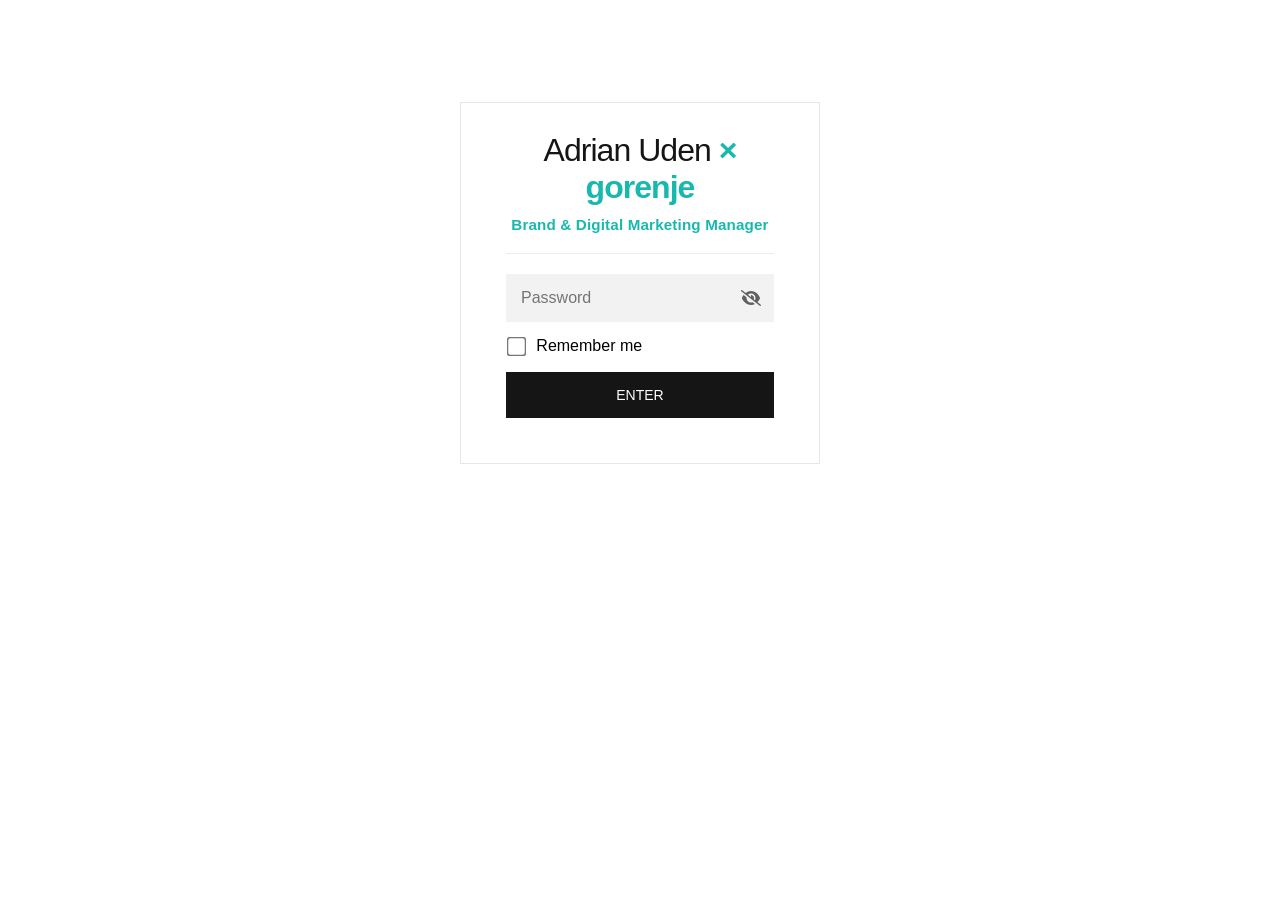
==== commit a2abbf10: "Add files via upload" ====
--- a/gorenje/index.html
+++ b/gorenje/index.html
@@ -1,60 +1,912 @@
-<!doctype html>
-<html lang="en">
-<head>
-<meta charset="utf-8"><meta name="viewport" content="width=device-width, initial-scale=1">
-<title>Adrian Uden × gorenje | Brand & Digital Marketing</title>
-<meta name="description" content="Adrian Uden's application for Brand & Digital Marketing Manager — Gorenje. Brand strategy, European product launches and audience-first marketing.">
-<meta name="robots" content="noindex,nofollow">
-<link rel="icon" href="data:image/svg+xml,%3Csvg xmlns='http://www.w3.org/2000/svg' viewBox='0 0 32 32'%3E%3Crect width='32' height='32' rx='7' fill='%2318b8ae'/%3E%3Ctext x='16' y='22' text-anchor='middle' font-family='Arial' font-size='18' fill='white'%3EA%3C/text%3E%3C/svg%3E">
-<link rel="stylesheet" href="styles.css">
-<link rel="stylesheet" href="application.css">
-<link rel="stylesheet" href="tools.css">
-<link rel="stylesheet" href="imagery.css">
-<link rel="stylesheet" href="brands.css">
-</head>
-<body>
-<a class="skip" href="#main">Skip to content</a>
-<header class="wrap"><a class="name" href="#main">Adrian Uden<span>Brand & digital marketing</span></a><nav aria-label="Page navigation"><a href="#experience">The fit</a><a href="#approach">My approach</a><a href="#career">Experience</a><a href="#contact">Contact</a></nav></header>
-<main id="main">
-<section class="hero wrap" aria-labelledby="hero-title">
-<p class="eyebrow">An application. A shared ambition.</p>
-<h1 id="hero-title">Adrian Uden <span class="cross">×</span><span class="sr-only">gorenje Life Simplified</span></h1>
-<img class="brand" src="gorenje-animated.svg" width="1518" height="211" alt="gorenje Life Simplified">
-<div class="hero-bottom"><p>Consumer understanding.<br>Commercial thinking.<br>Creative execution.</p><div><p class="role">Brand & Digital Marketing Manager</p><p class="muted">15+ years across field, trade and integrated marketing. Bringing experience from Sony and Ricoh Imaging Europe to the opportunity of Gorenje’s UK launch.</p><a class="button" href="#experience">Explore the fit <span aria-hidden="true">↓</span></a></div></div>
-</section>
-<div class="wrap simple-banner"><img src="gorenje-design-kitchen.png" width="2000" height="1000" alt="Contemporary kitchen with mirrored built-in appliances and natural wood cabinetry"><div role="group" class="product-line-row" aria-label="Key Gorenje product lines"><div class="product-line-item"><span class="product-thumb"><img src="range-cooling.png" alt="" loading="lazy" width="100" height="100"></span><span>Fridges</span></div><div class="product-line-item"><span class="product-thumb"><img src="range-laundry.jpg" alt="" loading="lazy" width="100" height="100"></span><span>Washing machines</span></div><div class="product-line-item"><span class="product-thumb"><img src="line-dryer.webp" alt="" loading="lazy" width="100" height="100"></span><span>Tumble dryers</span></div><div class="product-line-item"><span class="product-thumb"><img src="range-dishwashing.jpg" alt="" loading="lazy" width="100" height="100"></span><span>Dishwashers</span></div><div class="product-line-item"><span class="product-thumb"><img src="range-cooking.jpg" alt="" loading="lazy" width="100" height="100"></span><span>Ovens</span></div><div class="product-line-item"><span class="product-thumb"><img src="line-hob.webp" alt="" loading="lazy" width="100" height="100"></span><span>Hobs</span></div><div class="product-line-item"><span class="product-thumb"><img src="line-kettle.jpg" alt="" loading="lazy" width="100" height="100"></span><span>Kettles</span></div><div class="product-line-item"><span class="product-thumb"><img src="line-toaster.jpg" alt="" loading="lazy" width="100" height="100"></span><span>Toasters</span></div><div class="product-line-item"><span class="product-thumb"><img src="range-food.jpg" alt="" loading="lazy" width="100" height="100"></span><span>Kitchen mixers</span></div><div class="product-line-item"><span class="product-thumb"><img src="line-blender.jpg" alt="" loading="lazy" width="100" height="100"></span><span>Blenders</span></div><div class="product-line-item"><span class="product-thumb"><img src="range-care.webp" alt="" loading="lazy" width="100" height="100"></span><span>Vacuum cleaners</span></div><div class="product-line-item"><span class="product-thumb"><img src="line-iron.jpg" alt="" loading="lazy" width="100" height="100"></span><span>Irons</span></div></div></div>
-<section id="experience" class="experience"><div class="wrap section-grid"><div><p class="eyebrow">01 / The fit</p><h2>Global brands.<br>Local relevance.</h2></div><div class="section-copy"><p class="lead">Gorenje needs someone who can connect brand building, digital activity and commercial priorities. My career has developed across all three.</p><p>From supporting product adoption in Sony retail channels to leading integrated marketing across EMEA, I understand the importance of a consistent brand story and the practical work needed to turn it into campaigns.</p></div><div class="proof role-fit">
-<article><span>Brand strategy & UK launch</span><h3>From positioning to launch.</h3><p>At Ricoh Imaging Europe, I have led product launches and multi-channel campaigns, using customer insights and market trends to refine propositions. My EMEA role combines regional strategy with global brand alignment.</p><p class="connection">For Gorenje: a coherent UK proposition and a connected pre-launch, launch and post-launch plan.</p></article>
-<article><span>Digital marketing & acquisition</span><h3>A full-funnel perspective.</h3><p>I have orchestrated campaigns across digital, social, traditional media and in-store activity, monitoring performance and making data-driven improvements against KPIs.</p><p class="connection">For Gorenje: link awareness and engagement to qualified traffic, consideration and conversion.</p></article>
-<article><span>Social, content & creators</span><h3>Strategy with creative capability.</h3><p>My background includes content creation, video production, photography and digital marketing. I bring hands-on experience with Adobe Premiere Pro and Photoshop alongside wider campaign leadership.</p><p class="connection">For Gorenje: turn product benefits into engaging stories and locally relevant assets for social and creator activity.</p></article>
-<article><span>Emerging channels & consumer journey</span><h3>Marketing that supports the sale.</h3><p>At Sony, I developed trade campaigns and worked with retail partners on product visibility, in-store activation and sales support. My later roles extended that experience across digital and integrated campaigns, with CMS experience supporting content delivery.</p><p class="connection">For Gorenje: apply that commercial grounding to channel-specific content and a consistent discovery-to-purchase journey.</p></article>
-<article><span>Cross-functional collaboration</span><h3>Bring the right people together.</h3><p>I have worked with global teams, local subsidiaries, Sales, Product, agencies and external partners, aligning campaigns with business goals and maintaining cohesive brand messaging.</p><p class="connection">For Gorenje: partner closely with UK commercial teams and the Emerging Channel & Operations Manager, while keeping European and global stakeholders aligned.</p></article>
-<article><span>Budget & performance</span><h3>Accountability beyond the launch.</h3><p>My experience includes budget planning, resource allocation, campaign ROI evaluation and performance reporting. I use market analysis and customer insights to refine activity and investment.</p><p class="connection">For Gorenje: set clear measures, report progress and use performance signals to inform the next investment decision.</p></article>
-</div></div></section>
-<section id="tools" class="tools-section wrap" aria-labelledby="tools-title">
-<div class="section-grid"><div><p class="eyebrow">Tools in practice</p><h2 id="tools-title">Create. Measure.<br><em>Connect.</em></h2></div><div class="section-copy"><p class="lead">Hands-on experience behind the strategy.</p><p>From producing creative assets to analysing performance and building online stores, I bring practical experience across the tools that connect marketing with ecommerce.</p></div></div>
-<div class="tool-grid">
-<article class="tool-card"><div class="tool-logo"><img src="adobe-creative-cloud.png" width="240" height="234" alt="Adobe Creative Cloud" loading="lazy" class="adobe-logo"></div><span class="tool-label">Content & creative</span><h3>Bring the product story to life.</h3><p>I use Photoshop and Premiere Pro to create marketing imagery and video content, supported by hands-on photography experience.</p><p class="tool-relevance">Relevant to Gorenje: product storytelling, social assets and adapting creative for UK audiences.</p></article>
-<article class="tool-card"><div class="tool-logo"><img src="google-analytics.png" width="2048" height="1550" alt="Google Analytics" loading="lazy" class="analytics-logo"></div><span class="tool-label">Analytics & tracking</span><h3>Understand what is working.</h3><p>My experience includes Google Analytics analysis, alongside setting up and integrating tracking pixels to support website and campaign measurement.</p><p class="tool-relevance">Relevant to Gorenje: understanding traffic and engagement, and informing campaign and consumer-journey improvements.</p></article>
-<article class="tool-card"><div class="tool-logo"><img src="shopify.png" width="1000" height="600" alt="Shopify" loading="lazy" class="shopify-logo"></div><span class="tool-label">Ecommerce & integrations</span><h3>Build the route to purchase.</h3><p>I have set up Shopify stores from scratch, worked with agencies and managed integrations, combining hands-on delivery with external partner coordination.</p><p class="tool-relevance">Relevant to Gorenje: developing the D2C presence and working across teams to connect content, campaigns and commerce.</p></article>
-</div>
-<div class="platform-strip" aria-label="Creative and social platforms"><p>Creative & social platforms</p><div class="platform-item"><span class="platform-icon"><img src="indesign.png" alt="" loading="lazy"></span><span>InDesign</span><p class="platform-result">Fast turnaround on brochures, retail materials and campaign layouts.</p></div><div class="platform-item"><span class="platform-icon"><img src="illustrator.png" alt="" loading="lazy"></span><span>Illustrator</span><p class="platform-result">Create scalable graphics and adapt branded assets quickly across formats.</p></div><div class="platform-item"><span class="platform-icon"><img class="photoshop-app" src="photoshop.png" alt="" loading="lazy"></span><span>Photoshop</span><p class="platform-result">Quickly edit product imagery and create graphics for social media posts.</p></div><div class="platform-item"><span class="platform-icon"><img src="premiere-pro.png" alt="" loading="lazy"></span><span>Premiere Pro</span><p class="platform-result">Turn footage into engaging video content and social edits with a fast turnaround.</p></div><div class="platform-item"><img src="canva.png" alt="" width="588" height="521" loading="lazy"><span>Canva</span><p class="platform-result">Quickly create and adapt consistent social posts and campaign assets for different channels.</p></div><div class="platform-item"><img src="meta.png" alt="" width="1600" height="1600" loading="lazy"><span>Meta</span><p class="platform-result">Connect paid campaigns and tracking to reach relevant audiences and improve performance.</p></div><div class="platform-item"><img src="instagram.png" alt="" width="1600" height="1600" loading="lazy"><span>Instagram</span><p class="platform-result">Grew the account to <strong>170K followers</strong>, supporting <strong>4× turnover</strong>.</p></div><div class="platform-item"><img src="facebook.png" alt="" width="1600" height="1600" loading="lazy"><span>Facebook</span><p class="platform-result">Reach local communities and build stronger connections with the most dedicated customers.</p></div><div class="platform-item"><img class="tiktok-logo" src="tiktok.png" alt="" width="500" height="500" loading="lazy"><span>TikTok</span><p class="platform-result">Generated viral content and achieved <strong>over 1M likes</strong>.</p></div><div class="platform-item"><img src="youtube.png" alt="" width="800" height="560" loading="lazy"><span>YouTube</span><p class="platform-result">Grew the channel to <strong>30K subscribers</strong> as a key part of our strategy.</p></div></div>
-</section>
-<figure class="lifestyle-break wrap"><img src="gorenje-family-kitchen.png" width="1000" height="550" alt="An adult preparing food with a child beside an open Gorenje fridge in a family kitchen" loading="lazy"><figcaption><span class="eyebrow">The everyday connection</span><h2>Start with life.<br><em>Then show the product.</em></h2><p>For the UK launch, I would connect product benefits to recognisable everyday moments, giving consumers a reason to care before asking them to buy.</p><small>Source: international.gorenje.com</small></figcaption></figure>
-<section id="approach" class="wrap approach"><div class="section-grid"><div><p class="eyebrow">02 / My proposed approach</p><h2>A simple promise.<br><em>A joined-up launch.</em></h2></div><div class="section-copy"><p class="lead">“Life Simplified” is a clear starting point: show what a product makes easier, not just what it does.</p><p>For the UK small domestic appliance launch, I would build the plan with Product, Sales and the Emerging Channel & Operations Manager, informed by the range, audience, budget and operational readiness.</p></div></div><div class="steps">
-<article><span class="number">01</span><div><h3>Make the benefit clear.</h3><p>Understand the UK consumer, category and competitors. Define the positioning, proposition and messaging within the global brand direction, then agree the launch calendar, budget and success measures.</p></div><span class="tag">Pre-launch</span></article>
-<article><span class="number">02</span><div><h3>Make it worth discovering.</h3><p>Build a content calendar around useful product demonstrations, lifestyle stories and trading moments. Test creator-led content on TikTok and Meta, adapting assets for TikTok Shop, affiliates, Amazon and D2C. Select paid social, search, video, display, SEO and CRM/email activity against audience needs and commercial priorities.</p></div><span class="tag">Launch</span></article>
-<article><span class="number">03</span><div><h3>Make the next step easy.</h3><p>Keep website content and product information clear, current and consistent. Review the journey from campaign to product page and purchase with ecommerce and operations colleagues, identifying barriers to engagement and conversion.</p></div><span class="tag">Consumer journey</span></article>
-<article><span class="number">04</span><div><h3>Learn, report and improve.</h3><p>Track brand awareness, traffic, engagement, acquisition, conversion and return on investment. Combine campaign and channel data with consumer feedback, report recommendations to stakeholders and refine content and spend after launch.</p></div><span class="tag">Post-launch</span></article>
-</div></section>
-<section id="career" class="experience"><div class="wrap"><p class="eyebrow">03 / Relevant experience</p><h2>From the retail floor<br>to EMEA leadership.</h2><div class="career-list">
-<div class="experience-brands"><h3>Ricoh Imaging brands</h3><div class="brand-tiles"><figure><img src="brand-ricoh.svg" alt="RICOH" width="512" height="512" loading="lazy"></figure><figure><img src="brand-pentax.svg" alt="PENTAX" width="512" height="512" loading="lazy"></figure><figure><img src="brand-gr.svg" alt="GR" width="512" height="512" loading="lazy"></figure><figure><img src="brand-wg.svg" alt="WG" width="512" height="512" loading="lazy"></figure></div></div>
-<article><div><h3>Ricoh Imaging Europe</h3><p class="muted">March 2015 – Present</p></div><div><h4>Marketing Manager EMEA <span>Apr 2021 – Present</span></h4><p>Integrated B2B and B2C strategy, full-funnel campaigns, consumer insights, global collaboration and budget allocation across the region.</p><h4>Marketing Manager <span>Nov 2018 – Apr 2021</span></h4><p>Product launches, multi-channel campaigns, cross-functional coordination and performance optimisation against KPIs.</p><h4>Marketing and Product Coordinator <span>Mar 2015 – Oct 2018</span></h4><p>Product and marketing coordination, competitor benchmarking, market analysis and hands-on digital content, photography and video production.</p></div></article>
-<div class="experience-brands"><h3>Sony & product brands</h3><div class="brand-tiles"><figure><img src="brand-sony.svg" alt="Sony" width="512" height="512" loading="lazy"></figure><figure><img src="brand-bravia.svg" alt="BRAVIA" width="512" height="512" loading="lazy"></figure><figure><img src="brand-vaio.svg" alt="VAIO" width="512" height="512" loading="lazy"></figure><figure><img src="brand-walkman.svg" alt="Walkman" width="512" height="512" loading="lazy"></figure></div></div>
-<article><div><h3>Sony</h3><p class="muted">January 2010 – February 2015</p></div><div><h4>Trade Marketing Executive <span>Jan 2013 – Feb 2015</span></h4><p>Trade campaigns across Sony’s product range, retail partner collaboration, in-store activation and campaign ROI reporting.</p><h4>Retail Marketing Executive <span>Jan 2010 – Dec 2012</span></h4><p>Training, merchandising, promotions and product launch support in Independents and Sony Centres, building relationships that supported product adoption.</p></div></article>
-</div><div class="qualifications"><article><h3>Education</h3><p>BSc (Hons) Psychology, 2:1<br>University of Plymouth · 2002–2005</p><p>Marketing Strategy & Innovation<br>CIM · 2017–2018</p></article><article><h3>Hands-on tools</h3><p>Adobe Photoshop · Premiere Pro<br>Photography · CMS systems<br>Excel · PowerPoint · Word · SPSS</p></article></div></div></section>
-<section class="personal-section"><div class="wrap personal-grid"><div><p class="eyebrow">A little beyond the brief</p><h2>Curious by nature.<br><em>Grounded in real life.</em></h2></div><div class="personal-copy"><p class="lead">Father. Kitesurfer. Photographer. Motorcyclist.</p><p>These parts of my life keep me curious, observant and open to new perspectives. They also shape how I approach marketing: finding the human detail, seeing the story and making it feel relevant.</p></div></div></section>
-<section id="contact" class="closing"><div class="wrap"><p class="eyebrow">04 / The conversation</p><h2>Good marketing makes<br>the choice <em>simpler.</em></h2><p>I’d welcome the opportunity to discuss how my experience in consumer electronics, integrated campaigns and EMEA marketing could help build Gorenje’s presence in the UK.</p><div class="signature">Adrian Uden, BSc (Hons)<span>Southampton · Brand & Digital Marketing Manager applicant</span></div><address class="contact-links"><a href="mailto:adrianuden@gmail.com">adrianuden@gmail.com</a><a href="tel:+447727295185">07727 295185</a></address></div></section>
-</main>
-<footer class="wrap"><span>Adrian Uden × gorenje</span><span>Independent application concept. Not an official Gorenje website.</span></footer>
-</body></html>
+<!DOCTYPE html>
+<html class="staticrypt-html">
+    <head>
+        <meta charset="utf-8" />
+        <title>Adrian Uden × gorenje | Brand & Digital Marketing Manager</title>
+        <meta name="viewport" content="width=device-width, initial-scale=1" />
+
+        <!-- do not cache this page -->
+        <meta http-equiv="cache-control" content="max-age=0" />
+        <meta http-equiv="cache-control" content="no-cache" />
+        <meta http-equiv="expires" content="0" />
+        <meta http-equiv="expires" content="Tue, 01 Jan 1980 1:00:00 GMT" />
+        <meta http-equiv="pragma" content="no-cache" />
+
+        <style>
+            .staticrypt-hr {
+                margin-top: 20px;
+                margin-bottom: 20px;
+                border: 0;
+                border-top: 1px solid #eee;
+            }
+
+            .staticrypt-page {
+                width: 360px;
+                padding: 8% 0 0;
+                margin: auto;
+                box-sizing: border-box;
+            }
+
+            .staticrypt-form {
+                position: relative;
+                z-index: 1;
+                background: #ffffff;
+                max-width: 420px;
+                margin: 0 auto 100px;
+                padding: 45px;
+                text-align: center;
+                box-shadow: none; border: 1px solid #e6e6e6;
+            }
+
+            .staticrypt-form input[type="password"],
+            input[type="text"] {
+                background: inherit;
+                border: 0;
+                box-sizing: border-box; /* This ensures padding is included in the total width */
+                font-size: 14px;
+                outline: 0;
+                padding: 15px 30px 15px 15px; /* Adjust the padding to ensure there is space for the icon */
+                width: 100%;
+            }
+
+            .staticrypt-password-container {
+                position: relative;
+                outline: 0;
+                background: #f2f2f2;
+                width: 100%;
+                border: 0;
+                margin: 0 0 15px;
+                box-sizing: border-box;
+            }
+
+            .staticrypt-toggle-password-visibility {
+                cursor: pointer;
+                height: 20px;
+                opacity: 60%;
+                padding: 13px;
+                position: absolute;
+                right: 0;
+                top: 50%;
+                transform: translateY(-50%);
+                width: 20px;
+            }
+
+            .staticrypt-form .staticrypt-decrypt-button {
+                text-transform: uppercase;
+                outline: 0;
+                background: #151515;
+                width: 100%;
+                border: 0;
+                padding: 15px;
+                color: #ffffff;
+                font-size: 14px;
+                cursor: pointer;
+            }
+
+            .staticrypt-form .staticrypt-decrypt-button:hover,
+            .staticrypt-form .staticrypt-decrypt-button:active,
+            .staticrypt-form .staticrypt-decrypt-button:focus {
+                background: #151515;
+                filter: brightness(92%);
+            }
+
+            .staticrypt-html {
+                height: 100%;
+            }
+
+            .staticrypt-body {
+                height: 100%;
+                margin: 0;
+            }
+
+            .staticrypt-content {
+                height: 100%;
+                margin-bottom: 1em;
+                background: #ffffff;
+                font-family: "Arial", sans-serif;
+                -webkit-font-smoothing: antialiased;
+                -moz-osx-font-smoothing: grayscale;
+            }
+
+            .staticrypt-instructions {
+                margin-top: -1em;
+                margin-bottom: 1em;
+            }
+
+            .staticrypt-title {
+                font-size: 2em;
+                line-height: 1.15;
+                margin: 0 0 10px;
+                font-weight: 500;
+                letter-spacing: -0.03em;
+                color: #151515;
+            }
+
+            .staticrypt-title .gorenje {
+                color: #18b8ae;
+                font-weight: 600;
+            }
+
+            .staticrypt-role {
+                margin: 0;
+                color: #18b8ae;
+                font-size: 0.95em;
+                font-weight: 600;
+                letter-spacing: 0.01em;
+            }
+
+            label.staticrypt-remember {
+                display: flex;
+                align-items: center;
+                margin-bottom: 1em;
+            }
+
+            .staticrypt-remember input[type="checkbox"] {
+                transform: scale(1.5);
+                margin-right: 1em;
+            }
+
+            .hidden {
+                display: none !important;
+            }
+
+            .staticrypt-spinner-container {
+                height: 100%;
+                display: flex;
+                align-items: center;
+                justify-content: center;
+            }
+
+            .staticrypt-spinner {
+                display: inline-block;
+                width: 2rem;
+                height: 2rem;
+                vertical-align: text-bottom;
+                border: 0.25em solid gray;
+                border-right-color: transparent;
+                border-radius: 50%;
+                -webkit-animation: spinner-border 0.75s linear infinite;
+                animation: spinner-border 0.75s linear infinite;
+                animation-duration: 0.75s;
+                animation-timing-function: linear;
+                animation-delay: 0s;
+                animation-iteration-count: infinite;
+                animation-direction: normal;
+                animation-fill-mode: none;
+                animation-play-state: running;
+                animation-name: spinner-border;
+            }
+
+            @keyframes spinner-border {
+                100% {
+                    transform: rotate(360deg);
+                }
+            }
+
+            @media screen and (-webkit-min-device-pixel-ratio: 0) {
+                .staticrypt-form input[type="password"],
+                input[type="text"] {
+                    font-size: 16px;
+                }
+            }
+        </style>
+    </head>
+
+    <body class="staticrypt-body">
+        <div id="staticrypt_loading" class="staticrypt-spinner-container">
+            <div class="staticrypt-spinner"></div>
+        </div>
+
+        <div id="staticrypt_content" class="staticrypt-content hidden">
+            <div class="staticrypt-page">
+                <div class="staticrypt-form">
+                    <div class="staticrypt-instructions">
+                        <p class="staticrypt-title">Adrian Uden <span class="gorenje">× gorenje</span></p>
+                        <p class="staticrypt-role">Brand &amp; Digital Marketing Manager</p>
+                    </div>
+
+                    <hr class="staticrypt-hr" />
+
+                    <form id="staticrypt-form" action="#" method="post">
+                        <div class="staticrypt-password-container">
+                            <input
+                                id="staticrypt-password"
+                                type="password"
+                                name="password"
+                                placeholder="Password"
+                                autofocus
+                            />
+
+                            <img
+                                class="staticrypt-toggle-password-visibility"
+                                alt="template_toggle_show"
+                                title="template_toggle_show"
+                                src="[data-uri]"
+                            />
+                        </div>
+
+                        <label id="staticrypt-remember-label" class="staticrypt-remember hidden">
+                            <input id="staticrypt-remember" type="checkbox" name="remember" />
+                            Remember me
+                        </label>
+
+                        <input type="submit" class="staticrypt-decrypt-button" value="ENTER" />
+                    </form>
+                </div>
+            </div>
+        </div>
+
+        <script>
+            // these variables will be filled when generating the file - the template format is 'variable_name'
+            const staticryptInitiator = 
+            ((function(){
+  const exports = {};
+  const cryptoEngine = ((function(){
+  const exports = {};
+  const { subtle } = crypto;
+
+const IV_BITS = 16 * 8;
+const HEX_BITS = 4;
+const ENCRYPTION_ALGO = "AES-CBC";
+
+/**
+ * Translates between utf8 encoded hexadecimal strings
+ * and Uint8Array bytes.
+ */
+const HexEncoder = {
+    /**
+     * hex string -> bytes
+     * @param {string} hexString
+     * @returns {Uint8Array}
+     */
+    parse: function (hexString) {
+        if (hexString.length % 2 !== 0) throw "Invalid hexString";
+        const arrayBuffer = new Uint8Array(hexString.length / 2);
+
+        for (let i = 0; i < hexString.length; i += 2) {
+            const byteValue = parseInt(hexString.substring(i, i + 2), 16);
+            if (isNaN(byteValue)) {
+                throw "Invalid hexString";
+            }
+            arrayBuffer[i / 2] = byteValue;
+        }
+        return arrayBuffer;
+    },
+
+    /**
+     * bytes -> hex string
+     * @param {Uint8Array} bytes
+     * @returns {string}
+     */
+    stringify: function (bytes) {
+        const hexBytes = [];
+
+        for (let i = 0; i < bytes.length; ++i) {
+            let byteString = bytes[i].toString(16);
+            if (byteString.length < 2) {
+                byteString = "0" + byteString;
+            }
+            hexBytes.push(byteString);
+        }
+        return hexBytes.join("");
+    },
+};
+
+/**
+ * Translates between utf8 strings and Uint8Array bytes.
+ */
+const UTF8Encoder = {
+    parse: function (str) {
+        return new TextEncoder().encode(str);
+    },
+
+    stringify: function (bytes) {
+        return new TextDecoder().decode(bytes);
+    },
+};
+
+/**
+ * Salt and encrypt a msg with a password.
+ */
+async function encrypt(msg, hashedPassword) {
+    // Must be 16 bytes, unpredictable, and preferably cryptographically random. However, it need not be secret.
+    // https://developer.mozilla.org/en-US/docs/Web/API/SubtleCrypto/encrypt#parameters
+    const iv = crypto.getRandomValues(new Uint8Array(IV_BITS / 8));
+
+    const key = await subtle.importKey("raw", HexEncoder.parse(hashedPassword), ENCRYPTION_ALGO, false, ["encrypt"]);
+
+    const encrypted = await subtle.encrypt(
+        {
+            name: ENCRYPTION_ALGO,
+            iv: iv,
+        },
+        key,
+        UTF8Encoder.parse(msg)
+    );
+
+    // iv will be 32 hex characters, we prepend it to the ciphertext for use in decryption
+    return HexEncoder.stringify(iv) + HexEncoder.stringify(new Uint8Array(encrypted));
+}
+exports.encrypt = encrypt;
+
+/**
+ * Decrypt a salted msg using a password.
+ *
+ * @param {string} encryptedMsg
+ * @param {string} hashedPassword
+ * @returns {Promise<string>}
+ */
+async function decrypt(encryptedMsg, hashedPassword) {
+    const ivLength = IV_BITS / HEX_BITS;
+    const iv = HexEncoder.parse(encryptedMsg.substring(0, ivLength));
+    const encrypted = encryptedMsg.substring(ivLength);
+
+    const key = await subtle.importKey("raw", HexEncoder.parse(hashedPassword), ENCRYPTION_ALGO, false, ["decrypt"]);
+
+    const outBuffer = await subtle.decrypt(
+        {
+            name: ENCRYPTION_ALGO,
+            iv: iv,
+        },
+        key,
+        HexEncoder.parse(encrypted)
+    );
+
+    return UTF8Encoder.stringify(new Uint8Array(outBuffer));
+}
+exports.decrypt = decrypt;
+
+/**
+ * Salt and hash the password so it can be stored in localStorage without opening a password reuse vulnerability.
+ *
+ * @param {string} password
+ * @param {string} salt
+ * @returns {Promise<string>}
+ */
+async function hashPassword(password, salt) {
+    // we hash the password in multiple steps, each adding more iterations. This is because we used to allow less
+    // iterations, so for backward compatibility reasons, we need to support going from that to more iterations.
+    let hashedPassword = await hashLegacyRound(password, salt);
+
+    hashedPassword = await hashSecondRound(hashedPassword, salt);
+
+    return hashThirdRound(hashedPassword, salt);
+}
+exports.hashPassword = hashPassword;
+
+/**
+ * This hashes the password with 1k iterations. This is a low number, we need this function to support backwards
+ * compatibility.
+ *
+ * @param {string} password
+ * @param {string} salt
+ * @returns {Promise<string>}
+ */
+function hashLegacyRound(password, salt) {
+    return pbkdf2(password, salt, 1000, "SHA-1");
+}
+exports.hashLegacyRound = hashLegacyRound;
+
+/**
+ * Add a second round of iterations. This is because we used to use 1k, so for backwards compatibility with
+ * remember-me/autodecrypt links, we need to support going from that to more iterations.
+ *
+ * @param hashedPassword
+ * @param salt
+ * @returns {Promise<string>}
+ */
+function hashSecondRound(hashedPassword, salt) {
+    return pbkdf2(hashedPassword, salt, 14000, "SHA-256");
+}
+exports.hashSecondRound = hashSecondRound;
+
+/**
+ * Add a third round of iterations to bring total number to 600k. This is because we used to use 1k, then 15k, so for
+ * backwards compatibility with remember-me/autodecrypt links, we need to support going from that to more iterations.
+ *
+ * @param hashedPassword
+ * @param salt
+ * @returns {Promise<string>}
+ */
+function hashThirdRound(hashedPassword, salt) {
+    return pbkdf2(hashedPassword, salt, 585000, "SHA-256");
+}
+exports.hashThirdRound = hashThirdRound;
+
+/**
+ * Salt and hash the password so it can be stored in localStorage without opening a password reuse vulnerability.
+ *
+ * @param {string} password
+ * @param {string} salt
+ * @param {int} iterations
+ * @param {string} hashAlgorithm
+ * @returns {Promise<string>}
+ */
+async function pbkdf2(password, salt, iterations, hashAlgorithm) {
+    const key = await subtle.importKey("raw", UTF8Encoder.parse(password), "PBKDF2", false, ["deriveBits"]);
+
+    const keyBytes = await subtle.deriveBits(
+        {
+            name: "PBKDF2",
+            hash: hashAlgorithm,
+            iterations,
+            salt: UTF8Encoder.parse(salt),
+        },
+        key,
+        256
+    );
+
+    return HexEncoder.stringify(new Uint8Array(keyBytes));
+}
+
+function generateRandomSalt() {
+    const bytes = crypto.getRandomValues(new Uint8Array(128 / 8));
+
+    return HexEncoder.stringify(new Uint8Array(bytes));
+}
+exports.generateRandomSalt = generateRandomSalt;
+
+async function signMessage(hashedPassword, message) {
+    const key = await subtle.importKey(
+        "raw",
+        HexEncoder.parse(hashedPassword),
+        {
+            name: "HMAC",
+            hash: "SHA-256",
+        },
+        false,
+        ["sign"]
+    );
+    const signature = await subtle.sign("HMAC", key, UTF8Encoder.parse(message));
+
+    return HexEncoder.stringify(new Uint8Array(signature));
+}
+exports.signMessage = signMessage;
+
+function getRandomAlphanum() {
+    const possibleCharacters = "abcdefghijklmnopqrstuvwxyzABCDEFGHIJKLMNOPQRSTUVWXYZ0123456789";
+
+    let byteArray;
+    let parsedInt;
+
+    // Keep generating new random bytes until we get a value that falls
+    // within a range that can be evenly divided by possibleCharacters.length
+    do {
+        byteArray = crypto.getRandomValues(new Uint8Array(1));
+        // extract the lowest byte to get an int from 0 to 255 (probably unnecessary, since we're only generating 1 byte)
+        parsedInt = byteArray[0] & 0xff;
+    } while (parsedInt >= 256 - (256 % possibleCharacters.length));
+
+    // Take the modulo of the parsed integer to get a random number between 0 and totalLength - 1
+    const randomIndex = parsedInt % possibleCharacters.length;
+
+    return possibleCharacters[randomIndex];
+}
+
+/**
+ * Generate a random string of a given length.
+ *
+ * @param {int} length
+ * @returns {string}
+ */
+function generateRandomString(length) {
+    let randomString = "";
+
+    for (let i = 0; i < length; i++) {
+        randomString += getRandomAlphanum();
+    }
+
+    return randomString;
+}
+exports.generateRandomString = generateRandomString;
+
+  return exports;
+})());
+const codec = ((function(){
+  const exports = {};
+  /**
+ * Initialize the codec with the provided cryptoEngine - this return functions to encode and decode messages.
+ *
+ * @param cryptoEngine - the engine to use for encryption / decryption
+ */
+function init(cryptoEngine) {
+    const exports = {};
+
+    /**
+     * Top-level function for encoding a message.
+     * Includes password hashing, encryption, and signing.
+     *
+     * @param {string} msg
+     * @param {string} password
+     * @param {string} salt
+     *
+     * @returns {string} The encoded text
+     */
+    async function encode(msg, password, salt) {
+        const hashedPassword = await cryptoEngine.hashPassword(password, salt);
+
+        const encrypted = await cryptoEngine.encrypt(msg, hashedPassword);
+
+        // we use the hashed password in the HMAC because this is effectively what will be used a password (so we can store
+        // it in localStorage safely, we don't use the clear text password)
+        const hmac = await cryptoEngine.signMessage(hashedPassword, encrypted);
+
+        return hmac + encrypted;
+    }
+    exports.encode = encode;
+
+    /**
+     * Encode using a password that has already been hashed. This is useful to encode multiple messages in a row, that way
+     * we don't need to hash the password multiple times.
+     *
+     * @param {string} msg
+     * @param {string} hashedPassword
+     *
+     * @returns {string} The encoded text
+     */
+    async function encodeWithHashedPassword(msg, hashedPassword) {
+        const encrypted = await cryptoEngine.encrypt(msg, hashedPassword);
+
+        // we use the hashed password in the HMAC because this is effectively what will be used a password (so we can store
+        // it in localStorage safely, we don't use the clear text password)
+        const hmac = await cryptoEngine.signMessage(hashedPassword, encrypted);
+
+        return hmac + encrypted;
+    }
+    exports.encodeWithHashedPassword = encodeWithHashedPassword;
+
+    /**
+     * Top-level function for decoding a message.
+     * Includes signature check and decryption.
+     *
+     * @param {string} signedMsg
+     * @param {string} hashedPassword
+     * @param {string} salt
+     * @param {int} backwardCompatibleAttempt
+     * @param {string} originalPassword
+     *
+     * @returns {Object} {success: true, decoded: string} | {success: false, message: string}
+     */
+    async function decode(signedMsg, hashedPassword, salt, backwardCompatibleAttempt = 0, originalPassword = "") {
+        const encryptedHMAC = signedMsg.substring(0, 64);
+        const encryptedMsg = signedMsg.substring(64);
+        const decryptedHMAC = await cryptoEngine.signMessage(hashedPassword, encryptedMsg);
+
+        if (decryptedHMAC !== encryptedHMAC) {
+            // we have been raising the number of iterations in the hashing algorithm multiple times, so to support the old
+            // remember-me/autodecrypt links we need to try bringing the old hashes up to speed.
+            originalPassword = originalPassword || hashedPassword;
+            if (backwardCompatibleAttempt === 0) {
+                const updatedHashedPassword = await cryptoEngine.hashThirdRound(originalPassword, salt);
+
+                return decode(signedMsg, updatedHashedPassword, salt, backwardCompatibleAttempt + 1, originalPassword);
+            }
+            if (backwardCompatibleAttempt === 1) {
+                let updatedHashedPassword = await cryptoEngine.hashSecondRound(originalPassword, salt);
+                updatedHashedPassword = await cryptoEngine.hashThirdRound(updatedHashedPassword, salt);
+
+                return decode(signedMsg, updatedHashedPassword, salt, backwardCompatibleAttempt + 1, originalPassword);
+            }
+
+            return { success: false, message: "Signature mismatch" };
+        }
+
+        return {
+            success: true,
+            decoded: await cryptoEngine.decrypt(encryptedMsg, hashedPassword),
+        };
+    }
+    exports.decode = decode;
+
+    return exports;
+}
+exports.init = init;
+
+  return exports;
+})());
+const decode = codec.init(cryptoEngine).decode;
+
+/**
+ * Initialize the staticrypt module, that exposes functions callbable by the password_template.
+ *
+ * @param {{
+ *  staticryptEncryptedMsgUniqueVariableName: string,
+ *  isRememberEnabled: boolean,
+ *  rememberDurationInDays: number,
+ *  staticryptSaltUniqueVariableName: string,
+ * }} staticryptConfig - object of data that is stored on the password_template at encryption time.
+ *
+ * @param {{
+ *  rememberExpirationKey: string,
+ *  rememberPassphraseKey: string,
+ *  replaceHtmlCallback: function,
+ *  clearLocalStorageCallback: function,
+ * }} templateConfig - object of data that can be configured by a custom password_template.
+ */
+function init(staticryptConfig, templateConfig) {
+    const exports = {};
+
+    /**
+     * Decrypt our encrypted page, replace the whole HTML.
+     *
+     * @param {string} hashedPassword
+     * @returns {Promise<boolean>}
+     */
+    async function decryptAndReplaceHtml(hashedPassword) {
+        const { staticryptEncryptedMsgUniqueVariableName, staticryptSaltUniqueVariableName } = staticryptConfig;
+        const { replaceHtmlCallback } = templateConfig;
+
+        const result = await decode(
+            staticryptEncryptedMsgUniqueVariableName,
+            hashedPassword,
+            staticryptSaltUniqueVariableName
+        );
+        if (!result.success) {
+            return false;
+        }
+        const plainHTML = result.decoded;
+
+        // if the user configured a callback call it, otherwise just replace the whole HTML
+        if (typeof replaceHtmlCallback === "function") {
+            replaceHtmlCallback(plainHTML);
+        } else {
+            document.write(plainHTML);
+            document.close();
+        }
+
+        return true;
+    }
+
+    /**
+     * Attempt to decrypt the page and replace the whole HTML.
+     *
+     * @param {string} password
+     * @param {boolean} isRememberChecked
+     *
+     * @returns {Promise<{isSuccessful: boolean, hashedPassword?: string}>} - we return an object, so that if we want to
+     *   expose more information in the future we can do it without breaking the password_template
+     */
+    async function handleDecryptionOfPage(password, isRememberChecked) {
+        const { staticryptSaltUniqueVariableName } = staticryptConfig;
+
+        // decrypt and replace the whole page
+        const hashedPassword = await cryptoEngine.hashPassword(password, staticryptSaltUniqueVariableName);
+        return handleDecryptionOfPageFromHash(hashedPassword, isRememberChecked);
+    }
+    exports.handleDecryptionOfPage = handleDecryptionOfPage;
+
+    async function handleDecryptionOfPageFromHash(hashedPassword, isRememberChecked) {
+        const { isRememberEnabled, rememberDurationInDays } = staticryptConfig;
+        const { rememberExpirationKey, rememberPassphraseKey } = templateConfig;
+
+        const isDecryptionSuccessful = await decryptAndReplaceHtml(hashedPassword);
+
+        if (!isDecryptionSuccessful) {
+            return {
+                isSuccessful: false,
+                hashedPassword,
+            };
+        }
+
+        // remember the hashedPassword and set its expiration if necessary
+        if (isRememberEnabled && isRememberChecked) {
+            window.localStorage.setItem(rememberPassphraseKey, hashedPassword);
+
+            // set the expiration if the duration isn't 0 (meaning no expiration)
+            if (rememberDurationInDays > 0) {
+                window.localStorage.setItem(
+                    rememberExpirationKey,
+                    (new Date().getTime() + rememberDurationInDays * 24 * 60 * 60 * 1000).toString()
+                );
+            }
+        }
+
+        return {
+            isSuccessful: true,
+            hashedPassword,
+        };
+    }
+    exports.handleDecryptionOfPageFromHash = handleDecryptionOfPageFromHash;
+
+    /**
+     * Clear localstorage from staticrypt related values
+     */
+    function clearLocalStorage() {
+        const { clearLocalStorageCallback, rememberExpirationKey, rememberPassphraseKey } = templateConfig;
+
+        if (typeof clearLocalStorageCallback === "function") {
+            clearLocalStorageCallback();
+        } else {
+            localStorage.removeItem(rememberPassphraseKey);
+            localStorage.removeItem(rememberExpirationKey);
+        }
+    }
+
+    async function handleDecryptOnLoad() {
+        let isSuccessful = await decryptOnLoadFromUrl();
+
+        if (!isSuccessful) {
+            isSuccessful = await decryptOnLoadFromRememberMe();
+        }
+
+        return { isSuccessful };
+    }
+    exports.handleDecryptOnLoad = handleDecryptOnLoad;
+
+    /**
+     * Clear storage if we are logging out
+     *
+     * @returns {boolean} - whether we logged out
+     */
+    function logoutIfNeeded() {
+        const logoutKey = "staticrypt_logout";
+
+        // handle logout through query param
+        const queryParams = new URLSearchParams(window.location.search);
+        if (queryParams.has(logoutKey)) {
+            clearLocalStorage();
+            return true;
+        }
+
+        // handle logout through URL fragment
+        const hash = window.location.hash.substring(1);
+        if (hash.includes(logoutKey)) {
+            clearLocalStorage();
+            return true;
+        }
+
+        return false;
+    }
+
+    /**
+     * To be called on load: check if we want to try to decrypt and replace the HTML with the decrypted content, and
+     * try to do it if needed.
+     *
+     * @returns {Promise<boolean>} true if we derypted and replaced the whole page, false otherwise
+     */
+    async function decryptOnLoadFromRememberMe() {
+        const { rememberDurationInDays } = staticryptConfig;
+        const { rememberExpirationKey, rememberPassphraseKey } = templateConfig;
+
+        // if we are login out, terminate
+        if (logoutIfNeeded()) {
+            return false;
+        }
+
+        // if there is expiration configured, check if we're not beyond the expiration
+        if (rememberDurationInDays && rememberDurationInDays > 0) {
+            const expiration = localStorage.getItem(rememberExpirationKey),
+                isExpired = expiration && new Date().getTime() > parseInt(expiration);
+
+            if (isExpired) {
+                clearLocalStorage();
+                return false;
+            }
+        }
+
+        const hashedPassword = localStorage.getItem(rememberPassphraseKey);
+
+        if (hashedPassword) {
+            // try to decrypt
+            const isDecryptionSuccessful = await decryptAndReplaceHtml(hashedPassword);
+
+            // if the decryption is unsuccessful the password might be wrong - silently clear the saved data and let
+            // the user fill the password form again
+            if (!isDecryptionSuccessful) {
+                clearLocalStorage();
+                return false;
+            }
+
+            return true;
+        }
+
+        return false;
+    }
+
+    async function decryptOnLoadFromUrl() {
+        const passwordKey = "staticrypt_pwd";
+        const rememberMeKey = "remember_me";
+
+        // try to get the password from the query param (for backward compatibility - we now want to avoid this method,
+        // since it sends the hashed password to the server which isn't needed)
+        const queryParams = new URLSearchParams(window.location.search);
+        const hashedPasswordQuery = queryParams.get(passwordKey);
+        const rememberMeQuery = queryParams.get(rememberMeKey);
+
+        const urlFragment = window.location.hash.substring(1);
+        // get the password from the url fragment
+        const hashedPasswordRegexMatch = urlFragment.match(new RegExp(passwordKey + "=([^&]*)"));
+        const hashedPasswordFragment = hashedPasswordRegexMatch ? hashedPasswordRegexMatch[1] : null;
+        const rememberMeFragment = urlFragment.includes(rememberMeKey);
+
+        const hashedPassword = hashedPasswordFragment || hashedPasswordQuery;
+        const rememberMe = rememberMeFragment || rememberMeQuery;
+
+        if (hashedPassword) {
+            return handleDecryptionOfPageFromHash(hashedPassword, rememberMe);
+        }
+
+        return false;
+    }
+
+    return exports;
+}
+exports.init = init;
+
+  return exports;
+})());
+        ;
+            const templateError = "Incorrect password",
+                templateToggleAltShow = "template_toggle_show",
+                templateToggleAltHide = "template_toggle_hide",
+                isRememberEnabled = true,
+                staticryptConfig = {"staticryptEncryptedMsgUniqueVariableName":"[base64]","isRememberEnabled":true,"rememberDurationInDays":0,"staticryptSaltUniqueVariableName":"501b4453ed9a0d0cf69b73391305d026"};
+
+            // you can edit these values to customize some of the behavior of StatiCrypt
+            const templateConfig = {
+                rememberExpirationKey: "staticrypt_expiration",
+                rememberPassphraseKey: "staticrypt_passphrase",
+                replaceHtmlCallback: null,
+                clearLocalStorageCallback: null,
+            };
+
+            // init the staticrypt engine
+            const staticrypt = staticryptInitiator.init(staticryptConfig, templateConfig);
+
+            // try to automatically decrypt on load if there is a saved password
+            window.onload = async function () {
+                const { isSuccessful } = await staticrypt.handleDecryptOnLoad();
+
+                // if we didn't decrypt anything on load, show the password prompt. Otherwise the content has already been
+                // replaced, no need to do anything
+                if (!isSuccessful) {
+                    // hide loading screen
+                    document.getElementById("staticrypt_loading").classList.add("hidden");
+                    document.getElementById("staticrypt_content").classList.remove("hidden");
+                    document.getElementById("staticrypt-password").focus();
+
+                    // show the remember me checkbox
+                    if (isRememberEnabled) {
+                        document.getElementById("staticrypt-remember-label").classList.remove("hidden");
+                    }
+                }
+            };
+
+            // toggle password visibility
+            const toggleIcon = document.querySelector(".staticrypt-toggle-password-visibility");
+            // these two icons are coming from FontAwesome
+            const imgSrcEyeClosed =
+                "[data-uri]";
+            const imgSrcEyeOpened =
+                "[data-uri]";
+            toggleIcon.addEventListener("click", function () {
+                const passwordInput = document.getElementById("staticrypt-password");
+                if (passwordInput.type === "password") {
+                    passwordInput.type = "text";
+                    toggleIcon.src = imgSrcEyeOpened;
+                    toggleIcon.alt = templateToggleAltHide;
+                    toggleIcon.title = templateToggleAltHide;
+                } else {
+                    passwordInput.type = "password";
+                    toggleIcon.src = imgSrcEyeClosed;
+                    toggleIcon.alt = templateToggleAltShow;
+                    toggleIcon.title = templateToggleAltShow;
+                }
+            });
+
+            // handle password form submission
+            document.getElementById("staticrypt-form").addEventListener("submit", async function (e) {
+                e.preventDefault();
+
+                const password = document.getElementById("staticrypt-password").value,
+                    isRememberChecked = document.getElementById("staticrypt-remember").checked;
+
+                const { isSuccessful } = await staticrypt.handleDecryptionOfPage(password, isRememberChecked);
+
+                if (!isSuccessful) {
+                    alert(templateError);
+                }
+            });
+        </script>
+    </body>
+</html>
